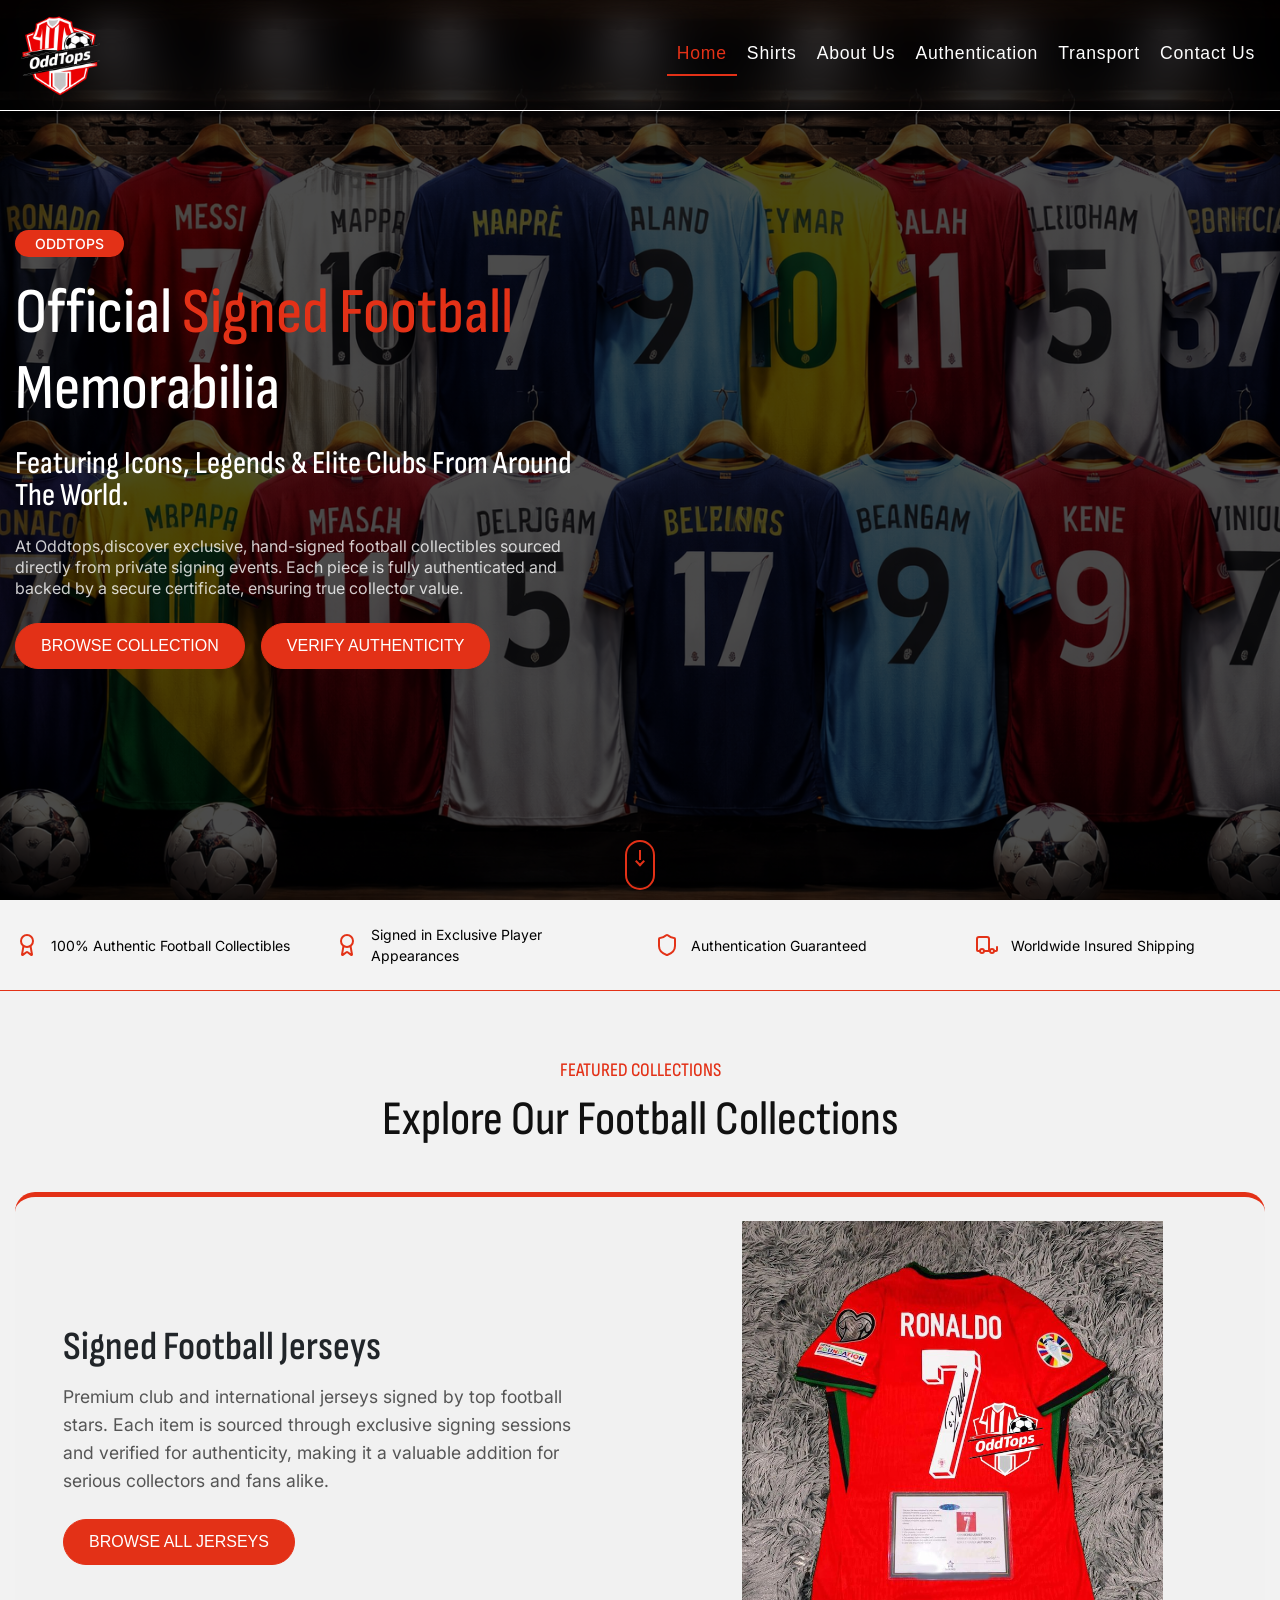
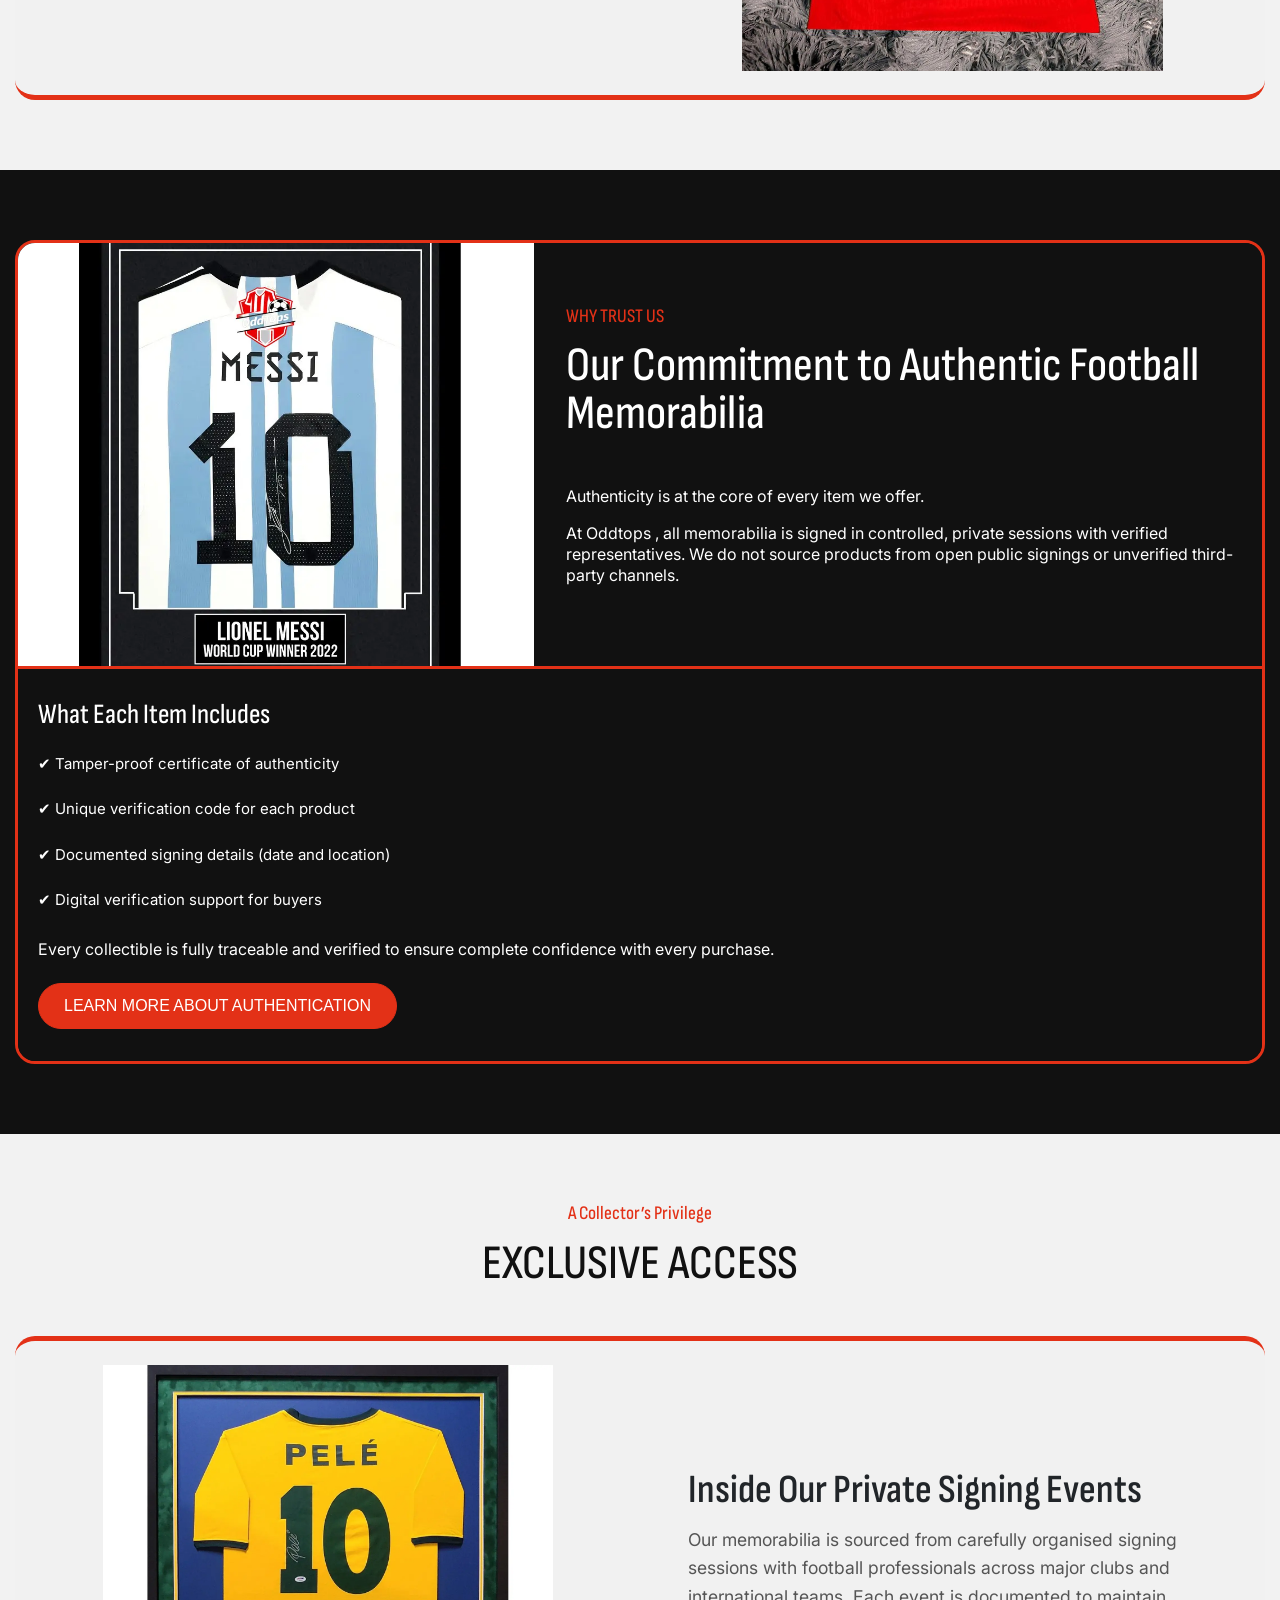
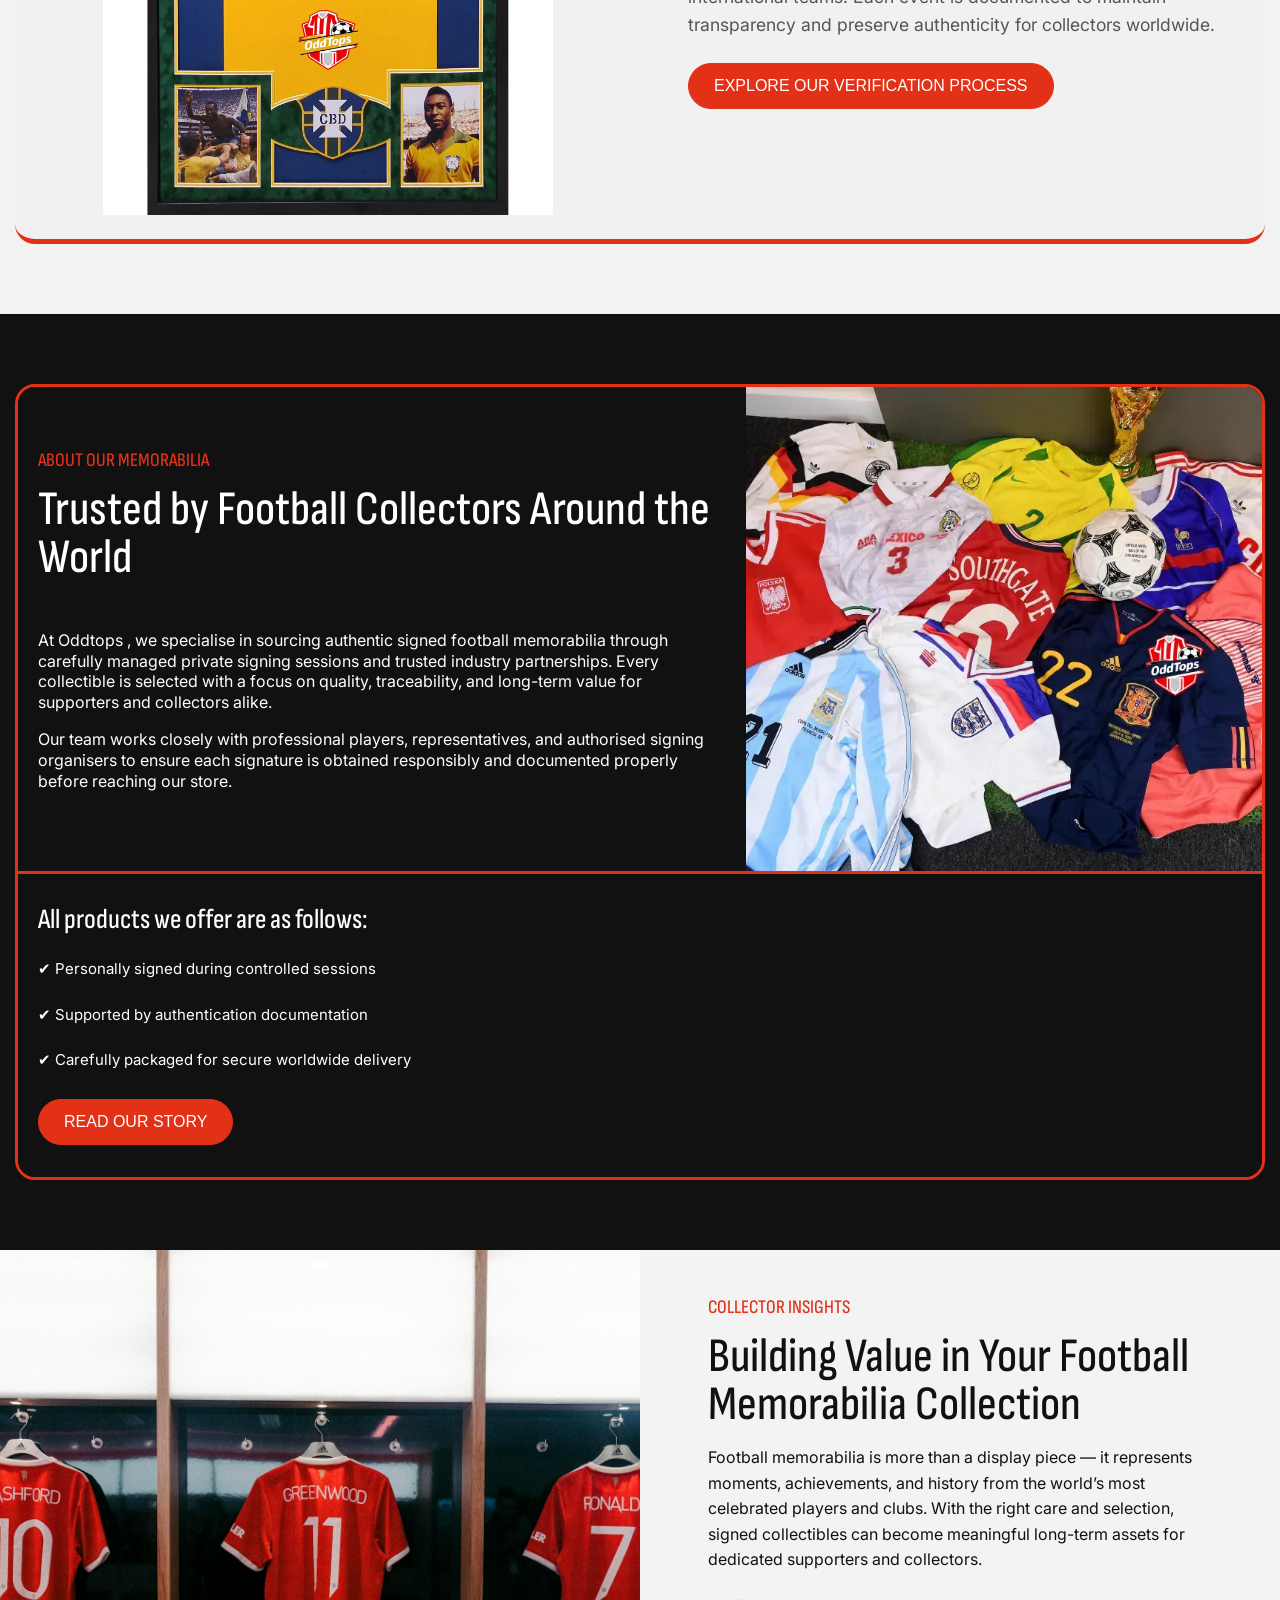
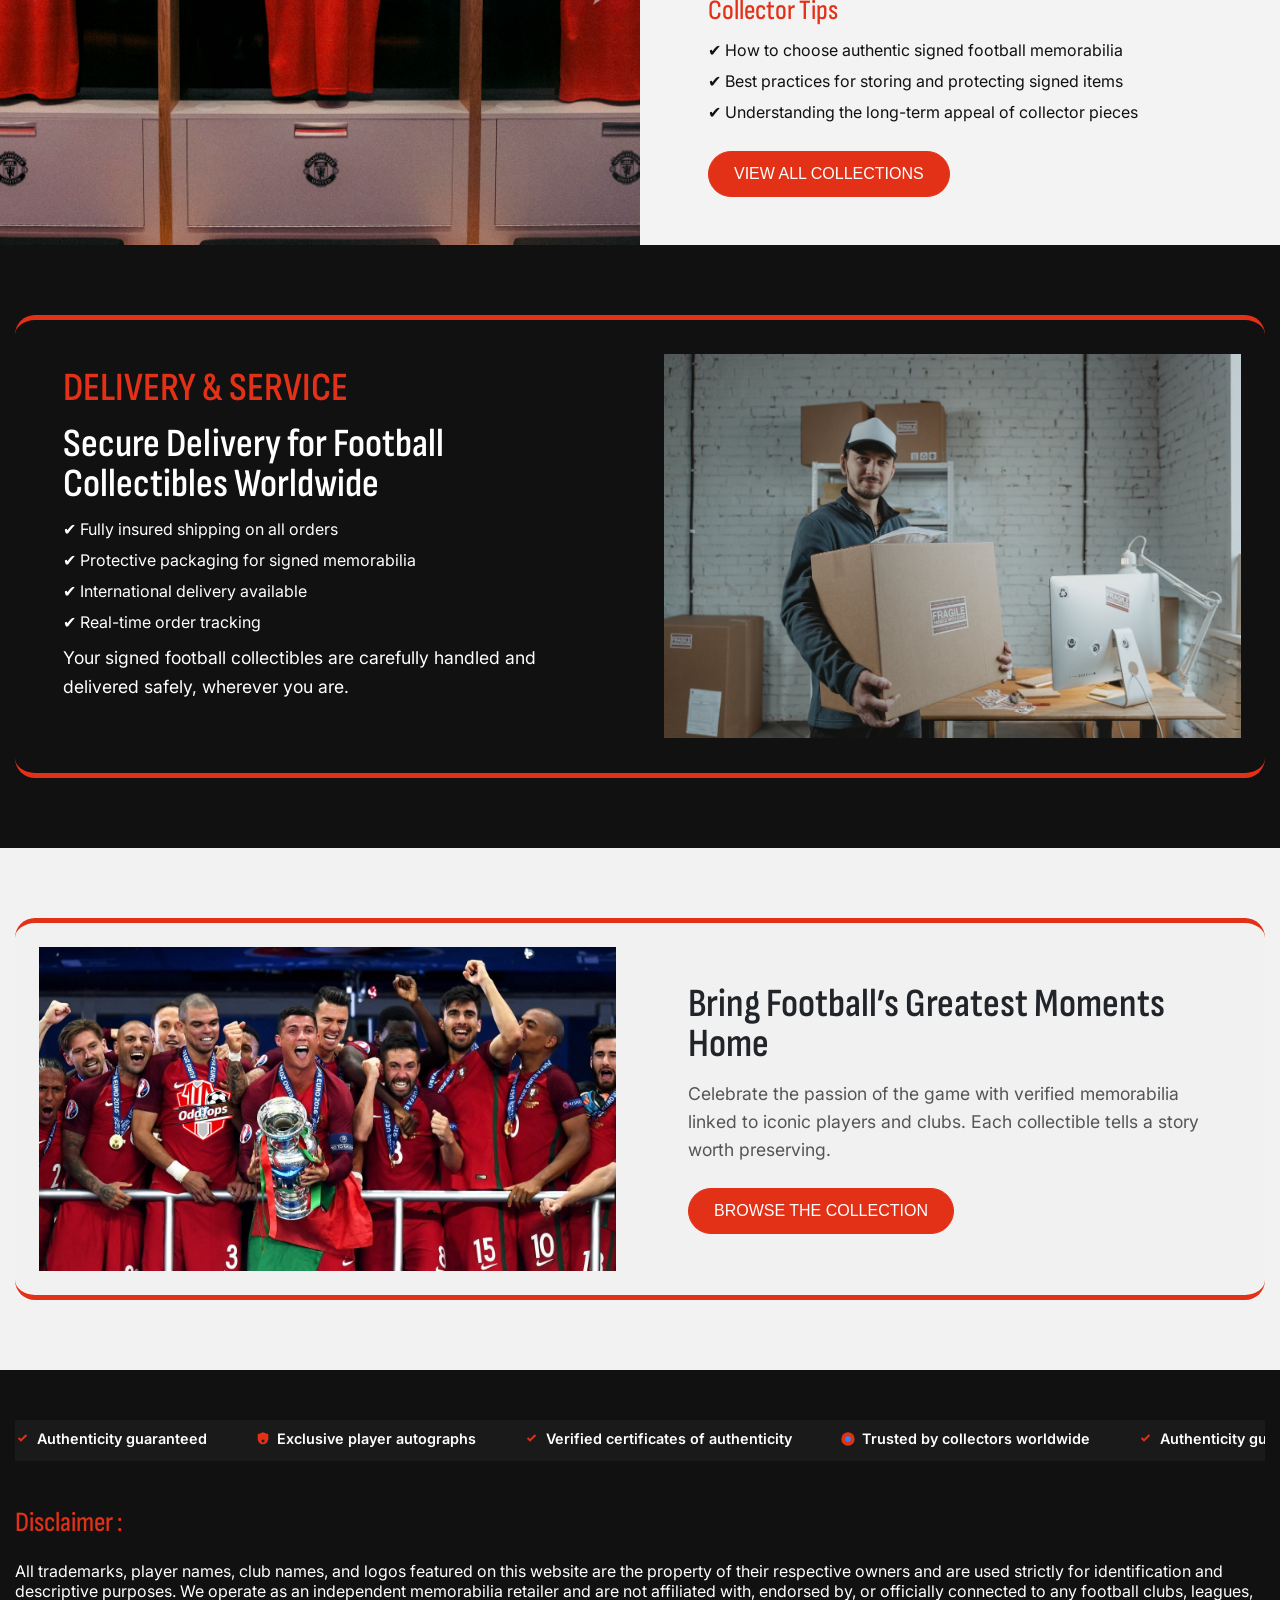
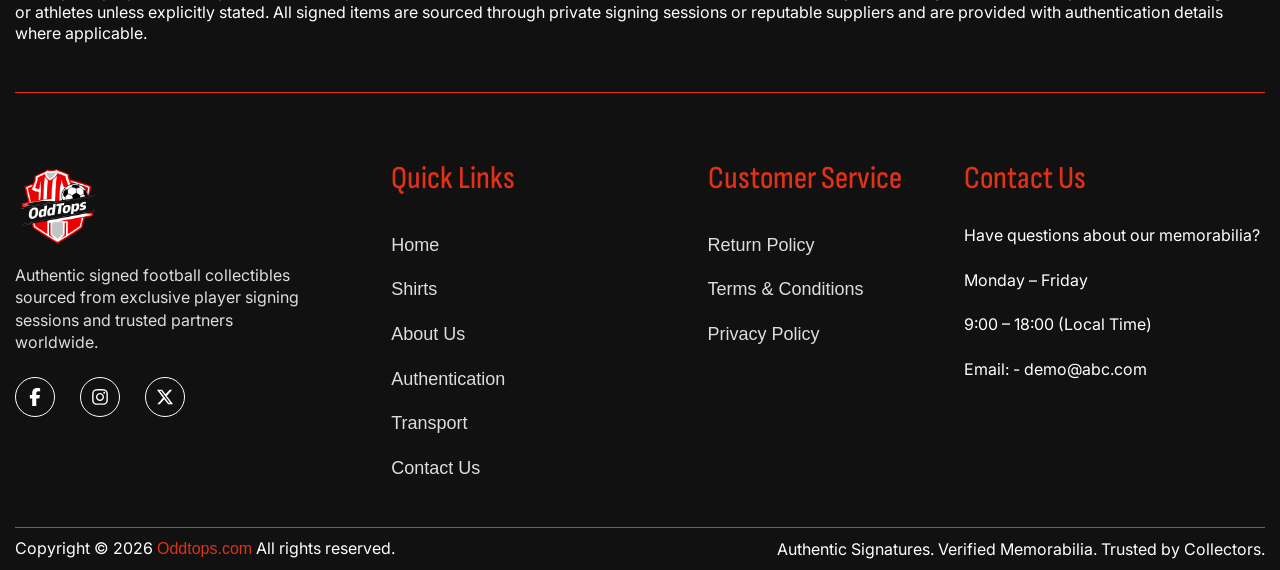
==== index.html @ 811a2550 "build done" ====
<!DOCTYPE html>
<html lang="en">

<head>
    <meta charset="UTF-8">
    <meta name="viewport" content="width=device-width, initial-scale=1.0">
    <meta name="robots" content="index, follow">

    <link rel="stylesheet" href="assets/css/bootstrap.css">
    <link rel="stylesheet" href="https://cdnjs.cloudflare.com/ajax/libs/font-awesome/4.7.0/css/font-awesome.min.css">
    <link rel="stylesheet" href="https://cdnjs.cloudflare.com/ajax/libs/font-awesome/6.6.0/css/all.min.css">
    <link rel="stylesheet" href="assets/css/aos.css">
    <link rel="stylesheet" href="assets/css/style.css">
    <link rel="stylesheet" href="assets/css/responsive.css">
    <link rel="shortcut icon" href="assets/images/favicon.ico" type="image/x-icon">
    <title>Home</title>
</head>

<body>

    <!-- Header Start -->
    <header class="site-header">
        <div class="container">
            <nav class="desktop-menu">
                <div class="logo">
                    <a href="./"><img src="./assets/images/logo.png" alt="logo"></a>
                </div>
                <div class="main-navbar">
                    <ul>
                        <li><a class="active" href="./">Home</a></li>
                        <li><a href="./shirts">Shirts</a></li>
                        <li><a href="./about-us">About Us</a></li>
                        <li><a href="./authentication">Authentication</a> </li>
                        <li><a href="./transport">Transport</a></li>
                        <li><a href="./contact-us">Contact Us</a></li>
                    </ul>
                    <div class="close-icon"><img src="./assets/images/close.svg" alt="close"></div>
                </div>
                <div class="menu-icon"><img src="./assets/images/menu.svg" alt="menu"></div>
            </nav>
        </div>
    </header>
    <!-- Header End -->

    <!-- Banner Section Start -->
    <section class="hero  hide bg_center_cover" style="background-image: url(./assets/images/home_banner.png);">
        <div class="container">
            <div class="hero-content">
                <small>OddTops</small>
                <h1>
                    Official <span class="red"> Signed Football</span> Memorabilia
                </h1>
                <h2 class="mb-4">
                    Featuring Icons, Legends & Elite Clubs From Around The World.
                </h2>
                <p>
                    At Oddtops,discover exclusive, hand-signed football collectibles sourced directly from private signing events. Each piece is fully authenticated and backed by a secure certificate, ensuring true collector value.
                </p>
                <div class="banner_btns flex flex-column flex-sm-row gap-3 text-center">
                    <a class="butn" href="shirts">Browse Collection</a>
                    <a class="butn" href="authentication">Verify Authenticity </a>
                </div>
            </div>
            <button type="button" class="scroll_down" id="scroll_down"></button>
        </div>
    </section>
    <!-- Banner Section End -->

    <!-- Trust Badges Section Start -->
    <div class="trust-bar">
        <div class="container">
            <div class="trust-grid">

                <div class="trust-item">
                    <svg viewBox="0 0 24 24">
                        <path
                            d="m15.477 12.89 1.515 8.526a.5.5 0 0 1-.81.47l-3.58-2.687a1 1 0 0 0-1.197 0l-3.586 2.686a.5.5 0 0 1-.81-.469l1.514-8.526">
                        </path>
                        <circle cx="12" cy="8" r="6"></circle>
                    </svg>
                    <span>100% Authentic Football Collectibles</span>
                </div>

                <div class="trust-item">
                    <svg viewBox="0 0 24 24">
                        <path
                            d="m15.477 12.89 1.515 8.526a.5.5 0 0 1-.81.47l-3.58-2.687a1 1 0 0 0-1.197 0l-3.586 2.686a.5.5 0 0 1-.81-.469l1.514-8.526">
                        </path>
                        <circle cx="12" cy="8" r="6"></circle>
                    </svg>
                    <span>Signed in Exclusive Player Appearances</span>
                </div>

                <div class="trust-item">
                    <svg viewBox="0 0 24 24">
                        <path
                            d="M20 13c0 5-3.5 7.5-7.66 8.95a1 1 0 0 1-.67-.01C7.5 20.5 4 18 4 13V6a1 1 0 0 1 1-1c2 0 4.5-1.2 6.24-2.72a1.17 1.17 0 0 1 1.52 0C14.51 3.81 17 5 19 5a1 1 0 0 1 1 1z">
                        </path>
                    </svg>
                    <span>Authentication Guaranteed</span>
                </div>

                <div class="trust-item">
                    <svg viewBox="0 0 24 24">
                        <path d="M14 18V6a2 2 0 0 0-2-2H4a2 2 0 0 0-2 2v11a1 1 0 0 0 1 1h2"></path>
                        <path d="M15 18H9"></path>
                        <path d="M19 18h2a1 1 0 0 0 1-1v-3.65"></path>
                        <circle cx="17" cy="18" r="2"></circle>
                        <circle cx="7" cy="18" r="2"></circle>
                    </svg>
                    <span>Worldwide Insured Shipping </span>
                </div>

            </div>
        </div>
    </div>
    <!-- Trust Badges Section End -->

    <!-- Featured Collections Section Start -->
    <section class="featured-collections py-7 hide bg_light" id="next-section">
        <div class="container">
            <div class="featured-collections-content">
                <h3 class="text-center mb-3 badge_heading">
                    <span class="red">
                        FEATURED COLLECTIONS
                    </span>
                </h3>
                <h2 class="section_heading text-center mb-5">
                    Explore Our Football Collections
                </h2>
                <div class="collection-card row align-items-center">
                    <div class="col-lg-6 p-4 p-lg-5" data-aos="fade-right" data-aos-duration="1000">
                        <h3 class="mb-3">
                            Signed Football Jerseys
                        </h3>
                        <p class="mb-4">
                            Premium club and international jerseys signed by top football stars. Each item is sourced
                            through exclusive signing sessions and verified for authenticity, making it a valuable
                            addition for serious collectors and fans alike.
                        </p>
                        <a class="butn red" href="./shirts">
                            Browse All Jerseys
                        </a>
                    </div>
                    <div class="col-lg-6 text-center p-4 collection-card-img" data-aos="fade-left"
                        data-aos-duration="1000">
                        <img src="assets/images/home_after_banner.jpg" alt="Jersey" class="img-fluid jersey-img">
                    </div>
                </div>
            </div>
        </div>
    </section>
    <!-- Featured Collections Section End -->

    <!-- Why Trsut Us Section Start -->
    <section class="why_trust_us py-7 bg_dark hide">
        <div class="container">
            <div class="why_trust_us_wrapper">
                <div class="why_trust_us_cards">
                    <div class="row no_padding bg_dark">
                        <div class="col-lg-5 no_padding">
                            <div class="why_trust_us_img_outer">
                                <div class="why_trust_us_img bg_center_cover"
                                    style="background-image: url(assets/images/home_why_trust_us_img.jpg);"></div>
                                <div class="common_overlay"></div>
                            </div>
                        </div>
                        <div class="col-lg-7 no_padding">
                            <div class="why_trust_us_cards_content">
                                <h3 class="mb-3 badge_heading">
                                    <span class="red">WHY TRUST US</span>
                                </h3>
                                <h2 class="section_heading text-white mb-5">
                                    Our Commitment to Authentic Football Memorabilia
                                </h2>
                                <p class="mb-3">
                                    Authenticity is at the core of every item we offer.
                                </p>
                                <p class="mb-3">
                                    At Oddtops , all memorabilia is signed in controlled, private sessions with verified representatives. We do not source products from open public signings or unverified third-party channels.
                                </p>
                            </div>
                        </div>
                    </div>

                    <div class="row why_trust_us_bottom_row no_padding bg_dark">
                        <div class="col-12 no_padding">
                            <div class="why_trust_us_amenities">
                                <h3 class="text_white mb-4">
                                    What Each Item Includes
                                </h3>
                                <ul>
                                    <li>
                                        <p>✔ Tamper-proof certificate of authenticity</p>
                                    </li>
                                    <li>
                                        <p>✔ Unique verification code for each product</p>
                                    </li>
                                    <li>
                                        <p>✔ Documented signing details (date and location)</p>
                                    </li>
                                    <li>
                                        <p>✔ Digital verification support for buyers</p>
                                    </li>
                                </ul>
                                <p class="my-4 text-white">
                                    Every collectible is fully traceable and verified to ensure complete confidence with
                                    every purchase.
                                </p>
                                <a href="./authentication" class="butn">Learn More About Authentication</a>
                            </div>
                        </div>
                    </div>

                </div>
            </div>
        </div>
    </section>
    <!-- Why Trsut Us Section End -->

    <!-- Exclusive Access Section Start -->
    <section class="exclusive_access featured-collections py-7 hide bg_light">
        <div class="container">
            <div class="featured-collections-content">
                <h3 class="text-center mb-3 badge_heading">
                    <span class="red">
                        A Collector’s Privilege
                    </span>
                </h3>
                <h2 class="section_heading text-center">
                    EXCLUSIVE ACCESS
                </h2>
                <div class="collection-card row align-items-center mt-5">
                    <div class="col-lg-6 text-center p-4 collection-card-img" data-aos="fade-left"
                        data-aos-duration="1000">
                        <img src="assets/images/home_exclusive_access_img.jpg" alt="Jersey"
                            class="img-fluid jersey-img">
                    </div>
                    <div class="col-lg-6 p-4 p-lg-5" data-aos="fade-right" data-aos-duration="1000">
                        <h3 class="mb-3">
                            Inside Our Private Signing Events
                        </h3>
                        <p class="mb-4">
                            Our memorabilia is sourced from carefully organised signing sessions with football
                            professionals across major clubs and international teams. Each event is documented to
                            maintain transparency and preserve authenticity for collectors worldwide.
                        </p>
                        <a class="butn" href="./authentication">
                            Explore Our Verification Process
                        </a>
                    </div>

                </div>
            </div>
        </div>
    </section>
    <!-- Exclusive Access Section End -->


    <!-- Home About Us Section Start -->
    <section class="home_about_us why_trust_us py-7 bg_dark hide">
        <div class="container">
            <div class="why_trust_us_wrapper">
                <div class="why_trust_us_cards">
                    <div class="row no_padding bg_dark">

                        <div class="col-lg-7 no_padding">
                            <div class="why_trust_us_cards_content">
                                <h3 class="mb-3 badge_heading">
                                    <span class="red">
                                        ABOUT OUR MEMORABILIA
                                    </span>
                                </h3>
                                <h2 class="section_heading text-white mb-5">
                                    Trusted by Football Collectors Around the World
                                </h2>
                                <p class="mb-3">
                                    At Oddtops , we specialise in sourcing authentic signed football memorabilia through carefully managed private signing sessions and trusted industry partnerships. Every collectible is selected with a focus on quality, traceability, and long-term value for supporters and collectors alike.
                                </p>
                                <p class="mb-3">
                                    Our team works closely with professional players, representatives, and authorised
                                    signing organisers to ensure each signature is obtained responsibly and documented
                                    properly before reaching our store.
                                </p>
                            </div>
                        </div>
                        <div class="col-lg-5 no_padding">
                            <div class="why_trust_us_img_outer">
                                <div class="why_trust_us_img bg_center_cover"
                                    style="background-image: url(assets/images/home_about_us_image.jpg);"></div>
                                <div class="common_overlay"></div>
                            </div>
                        </div>
                    </div>

                    <div class="row why_trust_us_bottom_row no_padding bg_dark">
                        <div class="col-12 no_padding">
                            <div class="why_trust_us_amenities">
                                <h3 class="text_white mb-4">
                                    All products we offer are as follows:
                                </h3>
                                <ul class="mb-4">
                                    <li>
                                        <p>✔ Personally signed during controlled sessions </p>
                                    </li>
                                    <li>
                                        <p>✔ Supported by authentication documentation </p>
                                    </li>
                                    <li>
                                        <p>✔ Carefully packaged for secure worldwide delivery </p>
                                    </li>
                                </ul>
                                <a href="./about-us" class="butn">Read Our Story </a>
                            </div>
                        </div>
                    </div>

                </div>
            </div>
        </div>
    </section>
    <!-- Home About Us Section End -->

    <!-- Home Authentication Section Start -->
    <section class="auth-section hide">
        <div class="container-fluid">
            <div class="row">
                <div class="col-lg-6 p-0" data-aos="zoom-in" data-aos-duration="1000">
                    <div class="auth-image">
                        <img src="assets/images/authentication_image.jpg" alt="Authentication" class="w-100">
                    </div>
                </div>

                <div class="col-lg-6 auth-content p-5 bg_white" data-aos="fade-left" data-aos-duration="1000">
                    <h3 class="mb-3 badge_heading">
                        <span class="red">
                            COLLECTOR INSIGHTS
                        </span>
                    </h3>

                    <h2 class="mt-2 mb-3 section_heading ">
                        Building Value in Your Football Memorabilia Collection
                    </h2>

                    <p class="text_dark">
                        Football memorabilia is more than a display piece — it represents moments, achievements, and
                        history from the world’s most celebrated players and clubs. With the right care and selection,
                        signed collectibles can become meaningful long-term assets for dedicated supporters and
                        collectors.
                    </p>

                    <h3 class="mt-4 mb-3 text_theme auth_sec_heading">Collector Tips</h3>

                    <ul class="auth-list text_dark">
                        <li> ✔ How to choose authentic signed football memorabilia</li>
                        <li> ✔ Best practices for storing and protecting signed items </li>
                        <li>✔ Understanding the long-term appeal of collector pieces</li>
                    </ul>

                    <a href="shirts" class="butn mt-3">
                        View All Collections
                    </a>
                </div>

            </div>
        </div>
    </section>
    <!-- Home Authentication Section End -->

    <!-- Home Delivery Section Start -->
    <section class="home_delivery featured-collections py-7 hide bg_dark">
        <div class="container">
            <div class="featured-collections-content">

                <div class="collection-card row align-items-center">
                    <div class="col-lg-6 p-4 p-lg-5" data-aos="fade-right" data-aos-duration="1000">
                        <h3 class="mb-3 badge_heading">
                            <span class="red">
                                DELIVERY & SERVICE
                            </span>
                        </h3>
                        <h2 class="section_heading text_white mb-3">
                            Secure Delivery for Football Collectibles Worldwide
                        </h2>
                        <ul class="auth-list text_white">
                            <li> ✔ Fully insured shipping on all orders </li>
                            <li> ✔ Protective packaging for signed memorabilia </li>
                            <li>✔ International delivery available </li>
                            <li>✔ Real-time order tracking </li>
                        </ul>
                        <p class="mb-4 text_white">
                            Your signed football collectibles are carefully handled and delivered safely, wherever you
                            are.
                        </p>
                    </div>
                    <div class="col-lg-6 text-center p-4 collection-card-img" data-aos="fade-left"
                        data-aos-duration="1000">
                        <img src="assets/images/home_delivery_image.jpg" alt="Jersey" class="img-fluid jersey-img">
                    </div>
                </div>
            </div>
        </div>
    </section>
    <!--  Home Delivery Section End -->


    <!-- Home CTA Section Start -->
    <section class="featured-collections py-7 hide bg_light">
        <div class="container">
            <div class="featured-collections-content">
                <div class="collection-card row align-items-center">
                    <div class="col-lg-6 text-center p-4 collection-card-img" data-aos="fade-right"
                        data-aos-duration="1000">
                        <img src="assets/images/home_last_image.jpg" alt="Jersey" class="img-fluid jersey-img">
                    </div>
                    <div class="col-lg-6 p-4 p-lg-5" data-aos="fade-left" data-aos-duration="1000">
                        <h3 class="mb-3">
                            Bring Football’s Greatest Moments Home
                        </h3>
                        <p class="mb-4">
                            Celebrate the passion of the game with verified memorabilia linked to iconic players and
                            clubs. Each collectible tells a story worth preserving.
                        </p>
                        <a class="butn red" href="./shirts">
                            Browse the Collection
                        </a>
                    </div>
                </div>
            </div>
        </div>
    </section>
    <!-- Home CTA Section End -->

    <!-- Footer Start -->
    <footer class="site-footer bg_dark ">

        <div class="container">
            <div class="footer-marquee">
                <div class="marquee-track">
                    <span>
                        <svg xmlns="http://www.w3.org/2000/svg" viewBox="0 0 16 16">
                            <path d="M6 10.793l6.146-6.147-1.414-1.414L6 7.966 4.268 6.234 2.854 7.648z" />
                        </svg>
                        Authenticity guaranteed
                    </span>
                    <span>
                        <svg xmlns="http://www.w3.org/2000/svg" viewBox="0 0 24 24">
                            <path d="M12 2L4 5v6c0 5 3 9 8 9s8-4 8-9V5l-8-3zM10 13h4v4h-4v-4z" />
                        </svg>
                        Exclusive player autographs
                    </span>
                    <span>
                        <svg xmlns="http://www.w3.org/2000/svg" viewBox="0 0 16 16">
                            <path d="M6 10.793l6.146-6.147-1.414-1.414L6 7.966 4.268 6.234 2.854 7.648z" />
                        </svg>
                        Verified certificates of authenticity
                    </span>
                    <span>
                        <svg xmlns="http://www.w3.org/2000/svg" viewBox="0 0 24 24">
                            <circle cx="12" cy="12" r="10" />
                            <path fill="#1E90FF" d="M16 12a4 4 0 1 1-8 0 4 4 0 0 1 8 0z" />
                        </svg>
                        Trusted by collectors worldwide
                    </span>

                    <span>
                        <svg xmlns="http://www.w3.org/2000/svg" viewBox="0 0 16 16">
                            <path d="M6 10.793l6.146-6.147-1.414-1.414L6 7.966 4.268 6.234 2.854 7.648z" />
                        </svg>
                        Authenticity guaranteed
                    </span>
                    <span>
                        <svg xmlns="http://www.w3.org/2000/svg" viewBox="0 0 24 24">
                            <path d="M12 2L4 5v6c0 5 3 9 8 9s8-4 8-9V5l-8-3zM10 13h4v4h-4v-4z" />
                        </svg>
                        Exclusive player autographs
                    </span>
                    <span>
                        <svg xmlns="http://www.w3.org/2000/svg" viewBox="0 0 16 16">
                            <path d="M6 10.793l6.146-6.147-1.414-1.414L6 7.966 4.268 6.234 2.854 7.648z" />
                        </svg>
                        Verified certificates of authenticity
                    </span>
                    <span>
                        <svg xmlns="http://www.w3.org/2000/svg" viewBox="0 0 24 24">
                            <circle cx="12" cy="12" r="10" />
                            <path fill="#1E90FF" d="M16 12a4 4 0 1 1-8 0 4 4 0 0 1 8 0z" />
                        </svg>
                        Trusted by collectors worldwide
                    </span>
                </div>
            </div>
            <div class="disclaimer_wrap py-5">
                <h3 class="mb-4 text_theme">
                    Disclaimer :
                </h3>
                <p class="text_white">
                    All trademarks, player names, club names, and logos featured on this website are the property of
                    their respective owners and are used strictly for identification and descriptive purposes. We
                    operate as an independent memorabilia retailer and are not affiliated with, endorsed by, or
                    officially connected to any football clubs, leagues, or athletes unless explicitly stated. All
                    signed items are sourced through private signing sessions or reputable suppliers and are provided
                    with authentication details where applicable.
                </p>
            </div>
            <div class="footer-content">
                <div class="footer-top pt-7">
                    <div class="footer-logo">
                        <a href="./" class="mb-3">
                            <img src="./assets/images/logo.png" alt="logo">
                        </a>
                        <p>
                            Authentic signed football collectibles sourced from exclusive player signing sessions and
                            trusted partners worldwide.
                        </p>
                        <div class="social-icons mt-4">
                            <ul>

                                <li><a href="https://www.facebook.com/" target="_blank"><svg
                                            xmlns="http://www.w3.org/2000/svg" viewBox="0 0 320 512">
                                            <path
                                                d="M80 299.3V512H196V299.3h86.5l18-97.8H196V166.9c0-51.7 20.3-71.5 72.7-71.5c16.3 0 29.4 .4 37 1.2V7.9C291.4 4 256.4 0 236.2 0C129.3 0 80 50.5 80 159.4v42.1H14v97.8H80z">
                                            </path>
                                        </svg></a></li>
                                <li><a href="https://www.instagram.com/" target="_blank"><svg
                                            xmlns="http://www.w3.org/2000/svg" viewBox="0 0 448 512">
                                            <path
                                                d="M224.1 141c-63.6 0-114.9 51.3-114.9 114.9s51.3 114.9 114.9 114.9S339 319.5 339 255.9 287.7 141 224.1 141zm0 189.6c-41.1 0-74.7-33.5-74.7-74.7s33.5-74.7 74.7-74.7 74.7 33.5 74.7 74.7-33.6 74.7-74.7 74.7zm146.4-194.3c0 14.9-12 26.8-26.8 26.8-14.9 0-26.8-12-26.8-26.8s12-26.8 26.8-26.8 26.8 12 26.8 26.8zm76.1 27.2c-1.7-35.9-9.9-67.7-36.2-93.9-26.2-26.2-58-34.4-93.9-36.2-37-2.1-147.9-2.1-184.9 0-35.8 1.7-67.6 9.9-93.9 36.1s-34.4 58-36.2 93.9c-2.1 37-2.1 147.9 0 184.9 1.7 35.9 9.9 67.7 36.2 93.9s58 34.4 93.9 36.2c37 2.1 147.9 2.1 184.9 0 35.9-1.7 67.7-9.9 93.9-36.2 26.2-26.2 34.4-58 36.2-93.9 2.1-37 2.1-147.8 0-184.8zM398.8 388c-7.8 19.6-22.9 34.7-42.6 42.6-29.5 11.7-99.5 9-132.1 9s-102.7 2.6-132.1-9c-19.6-7.8-34.7-22.9-42.6-42.6-11.7-29.5-9-99.5-9-132.1s-2.6-102.7 9-132.1c7.8-19.6 22.9-34.7 42.6-42.6 29.5-11.7 99.5-9 132.1-9s102.7-2.6 132.1 9c19.6 7.8 34.7 22.9 42.6 42.6 11.7 29.5 9 99.5 9 132.1s2.7 102.7-9 132.1z">
                                            </path>
                                        </svg></a></li>
                                <li><a href="https://x.com/" target="_blank"><svg xmlns="http://www.w3.org/2000/svg"
                                            viewBox="0 0 512 512">
                                            <path
                                                d="M389.2 48h70.6L305.6 224.2 487 464H345L233.7 318.6 106.5 464H35.8L200.7 275.5 26.8 48H172.4L272.9 180.9 389.2 48zM364.4 421.8h39.1L151.1 88h-42L364.4 421.8z">
                                            </path>
                                        </svg></a></li>
                            </ul>
                        </div>
                    </div>
                    <div class="footer-links">
                        <h4>Quick Links</h4>
                        <ul>
                            <li><a href="./">Home</a></li>
                            <li><a href="./shirts">Shirts</a></li>
                            <li><a href="./about-us">About Us</a></li>
                            <li><a href="./authentication">Authentication</a> </li>
                            <li><a href="./transport">Transport</a></li>
                            <li><a href="./contact-us">Contact Us</a></li>
                        </ul>
                    </div>
                    <div class="footer-links">
                        <h4>Customer Service</h4>
                        <ul>
                            <li><a href="./return-policy">Return Policy</a></li>
                            <li><a href="./terms-and-conditions"> Terms & Conditions</a></li>
                            <li><a href="./privacy-policy">Privacy Policy</a></li>
                        </ul>
                    </div>

                    <div class="footer-contact">
                        <h4>Contact Us </h4>
                        <p class="text_white mt-4">
                            Have questions about our memorabilia?
                        </p>
                        <p class="text_white mt-4">
                            Monday – Friday
                        </p>
                        <p class="text_white mt-4">
                            9:00 – 18:00 (Local Time)
                        </p>
                        <p class="text_white mt-4">
                            Email: - demo@abc.com
                        </p>

                    </div>

                </div>
                <div class="footer-bottom">
                    <p>
                        Copyright © 2026 <a href="./" class="text_theme">Oddtops.com</a> All rights reserved.
                    </p>
                    <p>
                        Authentic Signatures. Verified Memorabilia. Trusted by Collectors.
                    </p>
                </div>
            </div>
        </div>
    </footer>
    <!-- Footer End -->

    <script src="assets/js/jquery.js"></script>
    <script src="assets/js/aos.js"></script>
    <script src="assets/js/bootstrap.js"></script>
    <script src="assets/js/index.js"></script>
</body>

</html>
---- assets/css/style.css ----
@import url('https://fonts.googleapis.com/css2?family=Inter:ital,opsz,wght@0,14..32,100..900;1,14..32,100..900&display=swap');
@import url('https://fonts.googleapis.com/css2?family=Sofia+Sans+Condensed:ital,wght@0,1..1000;1,1..1000&display=swap');

/* Global CSS Start */
html {
    font-size: 1rem;
}

* {
    padding: 0;
    margin: 0;
    box-sizing: border-box;
}

html {
    scroll-behavior: smooth;
}

body {
    font-family: "Inter", sans-serif;
    padding: 0;
    margin: 0;
    word-break: break-word;
    background-color: #f3f3f3;
}

h1,
h2,
h3,
h4,
h5,
h6 {
    font-family: "Sofia Sans Condensed", sans-serif;
    margin: 0;
    line-height: 1;
}

p {
    line-height: 1.3;
    padding: 0;
    margin: 0;
    font-family: "Inter", sans-serif;
}

ul {
    list-style-type: none;
    margin: 0;
    padding: 0;
}

ul li {
    line-height: 1.2;
    margin-bottom: 0.1875rem;
}

a {
    display: inline-block;
    text-decoration: none;
    font-family: "Hanken Grotesk", sans-serif;
}

button,
textarea,
input {
    font-family: "Inter", sans-serif;
}

input {
    font-family: "Inter", sans-serif;
}

img {
    max-width: 100%;
    object-fit: cover;
    width: 100%;
}

.container {
    width: 100%;
    max-width: 90rem;
    margin: 0 auto;
    padding: 0 0.9375rem;
}


.py-7 {
    padding: 4.375rem 0;
}

.pt-7 {
    padding-top: 4.375rem;
}

.pb-7 {
    padding-bottom: 4.375rem;
}

.py-10 {
    padding: 6.25rem 0;
}

.pb-10 {
    padding-bottom: 6.25rem;
}

.pt-10 {
    padding-top: 6.25rem;
}

.inline-flex {
    display: inline-flex;
}

.flex {
    display: flex;
}

.flex_col {
    flex-direction: column;
}

.space_between {
    justify-content: space-between;
}

.space_evenly {
    justify-content: space-evenly;
}

.justify_center {
    justify-content: center;
}

.align_center {
    align-items: center;
}

.wrap {
    flex-wrap: wrap;
}

.text_center {
    text-align: center;
}

.text_right {
    text-align: right;
}

.m_0_auto {
    margin: 0 auto
}

.bg_center {
    background-position: center;
}

.bg_cover {
    background-size: cover;
}

.bg_contain {
    background-size: contain;
}

.bg_no_repeat {
    background-repeat: no-repeat;
}

.bg_center_cover {
    background-position: center;
    background-repeat: no-repeat;
    background-size: cover;
}

.bg_center_contain {
    background-position: center;
    background-repeat: no-repeat;
    background-size: contain;
}
.bg_top_cover {
    background-position: top;
    background-repeat: no-repeat;
    background-size: cover;
}

.w-full {
    width: 100%;
}

.h_full {
    height: 100%;
}

.align_end {
    align-items: flex-end;
}

/* Global CSS End */

/* Website Scrollbar CSS  */
::-webkit-scrollbar {
    width: 0.625rem;
}

::-webkit-scrollbar-track {
    background: #fff;
}

::-webkit-scrollbar-thumb {
    background: #e33117;
    border-radius: 0.625rem;
}

::-webkit-scrollbar-thumb:hover {
    background: #e33117;
}

/* Website Scrollbar CSS  */

/* Section Heading CSS Start */
.section_heading {
    color: #111;
    font-size: 3rem;
    line-height: 1;
}

span.red {
    color: #e33117;
}

.bg_dark {
    background-color: #111;
}

.bg_light {
    background-color: #f2f2f2;
}

.text_white {
    color: #fff;
}

.text_dark {
    color: #111;
}

.text_theme {
    color: #e33117;
}

.hide {
    overflow: hidden;
}

/* Section Heading CSS End */



/* Butn CSS Start */
.butn {
    padding: 0.625rem 1.5625rem;
    font-weight: 500;
    background: #e33117;
    outline: none !important;
    cursor: pointer;
    transition: all 0.3s ease;
    position: relative;
    display: inline-block;
    z-index: 1;
    color: #fff;
    text-transform: uppercase;
    border-radius: 50px;
    border: 1px solid #e33117;
    text-align: center;
}

.butn:after {
    position: absolute;
    content: "";
    width: 100%;
    height: 0;
    bottom: 0;
    left: 0;
    z-index: -1;
    background: #fff;
    border-radius: 50px;
    transition: all 0.3s ease;
}

.butn:hover {
    color: #e33217;
    border-color: #e33117;
}

.butn:hover:after {
    top: 0;
    height: 100%;
}

.butn:active {
    top: 2px;
}


/* Butn CSS Start */



/*Header CSS Start */
.logo img {
    text-align: center;
    width: 100%;
    max-width: 5.625rem;
    vertical-align: middle;
}

.site-header {
    position: fixed;
    top: 0;
    left: 0;
    right: 0;
    width: 100%;
    margin: 0 auto;
    z-index: 9999;
    background-color: transparent;
    backdrop-filter: blur(20px);
    border-bottom: 1px solid #fff;
    transition: all 0.3s ease-in-out;
}

.site-header.fixed_header {
    background-color: #111;
}

.main-navbar ul {
    display: flex;
    justify-content: center;
    align-items: center;
}


.desktop-menu {
    display: flex;
    align-items: center;
    justify-content: space-between;
    width: 100%;
    padding: 10px 0;
}

.main-navbar ul li a {
    font-size: 1.1rem;
    padding: 10px;
    display: inline-block;
    color: #fff;
    text-align: center;
    cursor: pointer;
    text-decoration: none;
    text-transform: capitalize;
    line-height: normal;
    font-weight: 400;
    position: relative;
    letter-spacing: 0.05rem;
}



.main-navbar ul li a:after {
    display: block;
    content: '';
    border-top: solid 1px #e33117;
    border-bottom: solid 1px #e33117;
    transition: all 300ms ease-in-out;
    position: absolute;
    left: 0;
    top: 100%;
    width: 0%;
}

.main-navbar ul li a:hover:after,
.main-navbar ul li a.active:after {
    width: 100%;
}

.main-navbar ul li a.active {
    color: #e33117;
}

.close-icon {
    display: none;
}

.fixed-header {
    background-color: #000;
    border-color: #000;
}


.menu-icon {
    display: none;
    color: #e33117;
    width: 30px;
    text-align: right;
    cursor: pointer;
    margin: auto 0;
    font-size: 25px;
    z-index: 60;
}

.close-icon img {
    width: 30px;
}

/* Header CSS End */


/* Banner CSS Start */
.hero {
    height: 100vh;
    position: relative;
    color: white;
    display: flex;
    align-items: center;
    position: relative;
}

.banner_content p {
    max-width: 50rem;
    line-height: 1.6;
    font-size: 1rem;
}

.hero-content small {
    padding: 0.3125rem 1.25rem;
    background: #e33117;
    border-radius: 2.5rem;
}

.hero::before {
    content: "";
    position: absolute;
    top: 0;
    left: 0;
    width: 100%;
    height: 100%;
    background: rgba(0, 0, 0, 0.7);
}

.hero-content {
    position: relative;
    z-index: 2;
    max-width: 36.5rem;
}

.hero-content small {
    padding: 0.3125rem 1.25rem;
    background: #e33117;
    border-radius: 2.5rem;
    color: #fff;
    font-weight: 500;
    text-transform: uppercase;
}

.hero h1 {
    font-size: 4rem;
    font-weight: 500;
    margin: 1.25rem 0;
    line-height: 1.2;
    text-transform: capitalize;
}

.hero h2 {
    text-transform: capitalize;
}

.hero p {
    font-size: 1rem;
    opacity: 0.8;
    margin-bottom: 1.5625rem;
}


button.scroll_down {
    position: absolute;
    left: 0;
    right: 0;
    margin: auto;
    height: 50px;
    width: 30px;
    bottom: 0.625rem;
    background-color: transparent;
    border: 2px solid #e33117;
    border-radius: 20px;
    cursor: pointer;
    overflow: hidden;
}

button.scroll_down::before {
    content: '';
    position: absolute;
    top: 8px;
    left: 50%;
    width: 2px;
    height: 10px;
    background-color: #e33117;
    transform: translateX(-50%);
    animation: scroll_line 1.8s ease-in-out infinite;
}

button.scroll_down::after {
    content: '';
    position: absolute;
    top: 16px;
    left: 50%;
    width: 7px;
    height: 7px;
    border-right: 2px solid #e33117;
    border-bottom: 2px solid #e33117;
    transform: translateX(-50%) rotate(45deg);
    animation: scroll_head 1.8s ease-in-out infinite;
}

@keyframes scroll_line {
    0% {
        transform: translate(-50%, 0);
        opacity: 0;
    }

    30% {
        opacity: 1;
    }

    70% {
        transform: translate(-50%, 12px);
        opacity: 1;
    }

    100% {
        transform: translate(-50%, 16px);
        opacity: 0;
    }
}

@keyframes scroll_head {
    0% {
        transform: translate(-50%, 0) rotate(45deg);
        opacity: 0;
    }

    30% {
        opacity: 1;
    }

    70% {
        transform: translate(-50%, 12px) rotate(45deg);
        opacity: 1;
    }

    100% {
        transform: translate(-50%, 16px) rotate(45deg);
        opacity: 0;
    }
}

@-webkit-keyframes scroll_down_btn-animation {
    0% {
        -webkit-transform: translate(0, 0);
        transform: translate(0, 0);
        opacity: 0;
    }

    40% {
        opacity: 1;
    }

    80% {
        -webkit-transform: translate(0, 20px);
        transform: translate(0, 20px);
        opacity: 0;
    }

    100% {
        opacity: 0;
    }
}

/* Banner CSS End */


/* Trust BAr CSS Start */
.trust-bar {
    padding: 24px 0;
    border-bottom: 1px solid #e33217;
}

.trust-bar span {
    color: #000;
    font-size: 14px;

}

.trust-grid {
    display: grid;
    grid-template-columns: repeat(4, 1fr);
    gap: 30px;
}

.trust-item {
    display: flex;
    align-items: center;
    gap: 12px;
    color: #000;
    font-size: 16px;
}

.trust-item svg {
    width: 24px;
    height: 24px;
    stroke: #e33217;
    fill: none;
    stroke-width: 2;
    flex-shrink: 0;
}

/* Trust BAr CSS End */


/* Featured Section CSS Start */
.collection-card {
    background: #f1f1f1;
    border-radius: 1.25rem;
    overflow: hidden;
    border-top: 5px solid #e33117;
    border-bottom: 5px solid #e33117;
    width: 100%;
    margin: 0 auto;
}

.collection-card h3 , .collection-card h2 {
    font-weight: 600;
    font-size: 2.5rem;
}

.badge_heading {
    font-size: 1.2rem;
}

.collection-card p {
    color: #555;
    font-size: 1.1rem;
    line-height: 1.6;
}


.jersey-img {
    max-height: 28.125rem;
    object-fit: contain;
}

.jerseymain p {
    max-width: 50rem;
    line-height: 1.7;
    font-size: 1rem;
}

/* Featured Section CSS End */


/* Why Trust Us CSS Start */

.why_trust_us_cards {
    overflow: hidden;
    border: 3px solid #e33117;
    border-radius: 1.25rem;
}

.why_trust_us_img_outer {
    height: 100%;
    width: 100%;
    position: relative;
    overflow: hidden;
}

.why_trust_us_img_outer:hover .common_overlay {
    left: 0;
}

.why_trust_us_img {
    height: 100%;
    width: 100%;
}

.why_trust_us_cards_content {
    height: 100%;
    width: 100%;
    color: #fff;
    padding: 4rem 2rem;
}

.why_trust_us_bottom_row {
    border-top: 3px solid #e33117;
}

.why_trust_us_amenities {
    padding: 2rem;
}

.why_trust_us_amenities ul {
    display: grid;
    grid-template-columns: auto;
    gap: 1.25rem;
}

.why_trust_us_amenities ul li {
    list-style-type: none;
    border-radius: 12px;
}



.why_trust_us_amenities ul li p {
    color: #fff;
    line-height: 1.5;
    font-weight: 400;
    font-size: 0.9375rem;
}

.no_padding {
    padding: 0;
}




.common_overlay {
    position: absolute;
    left: -100%;
    top: 0;
    width: 100%;
    height: 100%;
    background-color: rgb(227 50 23 / 10%);
    color: white;
    display: flex;
    align-items: center;
    justify-content: center;
    flex-direction: column;
    padding: 1.25rem;
    transition: left 0.5s ease;
    text-align: center;
}

/* Why Trust Us CSS End */

/* Home Authentication Section CSS Start */

.auth-image img {
    height: 100%;
    object-fit: cover;
}


.auth-content {
    max-width: 37.5rem;
    margin: 0 auto;
}

.auth-content p {
    line-height: 1.6;
    font-size: 1ren;
}


.auth-list {
    list-style: none;
    padding: 0;
}

.auth-list li {
    position: relative;
    margin-bottom: 0.75rem;
    text-align: left;
}

.auth-content .btn {
    background: #fff;
    color: #000;
    font-weight: 600;
}

.auth-image {
    height: 100%;
}

/* Home Authentication Section CSS End */

/* Home Delivery CSS Start */

.home_delivery .collection-card {
    background: transparent;
}

.home_delivery .collection-card p {
    color: #fff;
}

/* Home Delivery CSS End */



/* footer start  */
.site-footer {
    padding: 3.125rem 0 0.625rem;
    color: #fff;
}
.footer-logo img {
    max-width: 85px;
}
.footer-logo p {
    font-size: 1rem;
    color: #ffffffdb;
    font-weight: 400;
    margin: 0;
    line-height: 1.4;
}

.footer-top {
    display: grid;
    grid-template-columns: repeat(4, 1fr);
    grid-gap: 0.9375rem;
    border-top: 1px solid #e33117;
}

.footer-top h4 {
    font-size: 2rem;
    margin-bottom: 1.875rem;
    color: #e33117;
}

.footer-links {
    padding-left: 3.75rem;
}

.footer-links li a {
    color: #ffffffdb;
    font-size: 1.125rem;
    font-weight: 300;
    line-height: 120%;
    transition: all 0.2s linear;
    position: relative;
    padding: 0.625rem 0;
}

.footer-links li a:hover {
    color: #e33117;
}

.footer-links li a::after {
    content: '';
    position: absolute;
    width: 100%;
    transform: scaleX(0);
    border-radius: 5px;
    height: 1.5px;
    bottom: 0;
    left: 0;
    right: 0;
    background-color: #e33117;
    transform-origin: center;
    transition: all 0.3s ease-out;
}

.footer-links li a:hover::after {
    transform: scaleX(0.9);
}

.footer-bottom {
    display: flex;
    flex-wrap: wrap;
    justify-content: space-between;
    align-items: center;
    border-top: 1px solid #e33117;
    padding-top: 0.625rem;
    margin-top: 2.1875rem;
    text-align: center;
}

.footer-bottom p {
    color: #fff;
}

.social-icons ul {
    display: flex;
    flex-wrap: wrap;
    justify-content: space-between;
    max-width: 14.375rem;
}

.social-icons {
    max-width: 10.625rem;
}

.social-icons li a {
    width: 2.5rem;
    height: 2.5rem;
    border-radius: 50%;
    border: 1px solid #fff;
    display: inline-flex;
    justify-content: center;
    align-items: center;
    font-size: 1.375rem;
    transition: 0.2s all ease-in-out;
    padding: 0.625rem;
}

.social-icons li a:hover {
    transform: translateY(-4px);
    border-color: #e33117
}

.social-icons li a:hover svg {
    fill: #e33117
}

.ssl_logo {
    height: 3.75rem;
    width: 8.75rem;
}

.ssl_logo_inner {
    height: 100%;
    width: 100%;
}

.social-icons li a svg {
    height: 100%;
    width: 100%;
    fill: #fff;
    transition: 0.2s all ease-in-out
}

.footer-marquee {
    background: #1a1a1a;
    color: white;
    padding: 0.5rem 0;
    font-weight: 600;
    font-size: 0.9rem;
    overflow: hidden;
    white-space: nowrap;
    position: relative;
    width: 100%;
}

.footer-marquee .marquee-track {
    display: inline-flex;
    gap: 3rem;
    animation: marqueeScroll 20s linear infinite;
    will-change: transform;
}

.footer-marquee span {
    display: inline-flex;
    align-items: center;
    gap: 6px;
    white-space: nowrap;
    color: white;
}

.footer-marquee svg {
    width: 16px;
    height: 16px;
    fill: #e33117;
    flex-shrink: 0;
}

@keyframes marqueeScroll {
    0% {
        transform: translateX(0);
    }

    100% {
        transform: translateX(-50%);
    }
}

/* Footer CSS End  */

/* Shirt Page CSS Start */
.sub-banner {
    background: url("../images/home_banner.jpg");
    background-size: cover;
    background-position: center;
    height: 45.875rem;
    display: flex;
    align-items: center;
    justify-content: center;
    padding: 0 20px;
    background-color: rgba(0, 0, 0, 0.6);
    background-blend-mode: multiply;
}

section.sub-banner h1 {
    color: #fff;
    font-size: 3.125rem;
}

.sub-banner .jerseymain {
    margin-top: 4rem;
}

.featured_legend_sec {
    background: #000;
    font-family: 'Poppins', sans-serif;
}


.featured_legend_sec .grid {
    display: grid;
    grid-template-columns: repeat(4, 1fr);
    gap: 30px;
}

.featured_legend_card {
    background: rgba(255, 255, 255, 0.04);
    border-radius: 20px;
    padding: 15px;
    backdrop-filter: blur(4px);
    border: 2px solid rgba(255, 255, 255, 0.08);
    transition: all 0.4s ease;
    position: relative;
    overflow: hidden;
}

.featured_legend_card::after {
    content: "";
    position: absolute;
    inset: 0;
    border-radius: 20px;
    background: linear-gradient(120deg, transparent, rgba(255, 255, 255, 0.15), transparent);
    opacity: 0;
    transition: 0.4s;
}

.featured_legend_card:hover::after {
    opacity: 1;
}

.featured_legend_card:hover {
    transform: translateY(-10px) scale(1.02);
}

.featured_legend_sec .img_wrap {
    position: relative;
    border-radius: 15px;
    overflow: hidden;
}

.featured_legend_sec .img_wrap img {
    width: 100%;
    display: block;
    transition: 0.5s ease;
    min-height: 18.75rem;
}

.featured_legend_card:hover img {
    transform: scale(1.08);
}

.featured_legend_sec .overlay {
    position: absolute;
    inset: 0;
    background: rgba(0, 0, 0, 0.55);
    display: flex;
    align-items: center;
    justify-content: center;
    opacity: 0;
    transition: 0.4s;
}

.featured_legend_card:hover .overlay {
    opacity: 1;
}

.featured_legend_card:hover .overlay a {
    transform: translateY(0);
}

.featured_legend_sec .content {
    padding: 15px 10px 10px;
}

.featured_legend_sec .content h3 {
    color: #fff;
    font-size: 1.875rem;
    margin-bottom: 5px;
}

.featured_legend_sec .content span {
    color: #e33117;
    font-size: 13px;
    display: block;
    margin-bottom: 8px;
}

.featured_legend_sec .content p {
    color: #9ca3af;
    font-size: 14px;
    line-height: 1.5;
}

.premium-section {
    padding: 100px 20px;
    background: linear-gradient(180deg, #f8f9fb 0%, #ffffff 100%);
    font-family: 'Poppins', sans-serif;
}

.premium-section .container {
    max-width: 1200px;
    margin: auto;
}

.premium-card {
    background: rgba(255, 255, 255, 0.9);
    border-radius: 18px;
    padding: 32px;
    height: 100%;
    box-shadow: 0 10px 30px rgba(0, 0, 0, 0.06);
    border: 1px solid rgba(0, 0, 0, 0.06);
    position: relative;
    overflow: hidden;
    transition: all 0.35s ease;
    border-left: 5px solid #e33117;
    border-right: 5px solid #e33117;
}


.premium-card:hover {
    transform: translateY(-8px);
    box-shadow: 0 18px 45px rgba(0, 0, 0, 0.10);
}

.premium-card h2 {
    font-size: 28px;
    font-weight: 700;
    margin-bottom: 14px;
    color: #111;
}

.premium-card h4 {
    font-size: 20px;
    font-weight: 600;
    margin-bottom: 18px;
    color: #111;
}

.premium-card .subtitle {
    font-size: 15px;
    color: #555;
    margin-bottom: 22px;
    line-height: 1.6;
}

.premium-card .desc {
    margin-top: 22px;
    font-size: 14px;
    line-height: 1.6;
    color: #333;
    font-weight: 500;
}

.check-list {
    list-style: none;
    padding: 0;
    margin: 0;
}

.check-list li {
    position: relative;
    padding-left: 34px;
    margin-bottom: 14px;
    font-size: 15px;
    color: #111;
    font-weight: 500;
}

.check-list li::before {
    content: "✓";
    position: absolute;
    left: 0;
    top: 1px;
    width: 22px;
    height: 22px;
    background: rgba(227, 49, 23, 0.12);
    color: #e33117;
    font-weight: bold;
    border-radius: 50%;
    text-align: center;
    line-height: 22px;
    font-size: 14px;
}

.feature-list {
    list-style: none;
    padding: 0;
    margin: 0;
}

.feature-list li {
    position: relative;
    padding-left: 26px;
    margin-bottom: 12px;
    font-size: 14px;
    color: #000;
    line-height: 1.5;
}

.feature-list li::before {
    content: "•";
    position: absolute;
    left: 8px;
    top: 0;
    color: #e33117;
    font-size: 18px;
    line-height: 1.2;
}

.premium-card h3 {
    margin-bottom: 14px;
    font-size: 1.25rem;
}

.description {
    padding: 50px 0;
    text-align: center;
}

/* Shirts CSS End */

/* About Us CSS Start */
.about_after_banner .jersey-img {
    max-height: 100%;
    object-fit: cover;
    height: 100%;
}


/* About Us CSS End */

/* Transport Page CSS Start */


.timeline_steps {
    position: relative;
}

.timeline_steps::before {
    content: "";
    position: absolute;
    left: 28px;
    top: 0;
    width: 3px;
    height: 100%;
    background: linear-gradient(to bottom, #ff5a1f, transparent);
}

.timeline-item {
    position: relative;
    margin-bottom: 50px;
}

.timeline-marker {
    position: absolute;
    left: 28px;
    transform: translateX(-50%);
    width: 42px;
    height: 42px;
    background: #ff5a1f;
    color: #fff;
    border-radius: 50%;
    font-weight: 600;
    display: flex;
    align-items: center;
    justify-content: center;
    z-index: 2;


    box-shadow: 0 0 0 6px rgba(255, 90, 31, 0.1),
        0 0 15px rgba(255, 90, 31, 0.4);
}

.timeline-card {
    margin-left: 60px;
    background: linear-gradient(145deg, #1a1a1a, #111);
    padding: 22px 24px;
    border-radius: 14px;
    color: #ccc;
    position: relative;
    transition: all 0.35s ease;
    border: 1px solid rgba(255, 255, 255, 0.05);
}


.timeline-card:hover {
    transform: translateY(-6px) scale(1.01);
    background: linear-gradient(145deg, #222, #141414);
    box-shadow: 0 10px 30px rgba(0, 0, 0, 0.5);
}


.timeline-card::before {
    content: "";
    position: absolute;
    left: -12px;
    top: 20px;
    width: 12px;
    height: 2px;
    background: #ff5a1f;
}

.timeline-card h3 , .timeline-card h2 {
    color: #ff5a1f;
    margin-bottom: 8px;
    font-size: 2.5rem;
}

.timeline-card p {
    font-size: 1.25rem;
    line-height: 1.6;
}


.timeline-item {
    opacity: 0;
    transform: translateY(30px);
    animation: fadeUp 0.6s ease forwards;
}

.timeline-item:nth-child(2) {
    animation-delay: 0.1s;
}

.timeline-item:nth-child(3) {
    animation-delay: 0.2s;
}

.timeline-item:nth-child(4) {
    animation-delay: 0.3s;
}

.timeline-item:nth-child(5) {
    animation-delay: 0.4s;
}

.timeline-item:nth-child(6) {
    animation-delay: 0.5s;
}

@keyframes fadeUp {
    to {
        opacity: 1;
        transform: translateY(0);
    }
}
.timeline-item:last-child {
    margin-bottom: 0;
}
/* Transport Page CSS End */


/* Contact CSS  Start */
.contact_page_form form {
    display: grid;
    grid-template-columns: 1fr;
    grid-gap: 1.25rem;
    max-width: 37.5rem;
}

.contact_page_form form .form-group:last-of-type {
    grid-column: 1/-1;
}

.contact_page_form form .primary-btn {
    justify-self: start;
}

.contact_page_form h2 {
    font-size: 1.875rem;
    margin: 0 0 0.9375rem;
    color: #111;
}

.contact_page_form p {
    margin: 0 0 2.5rem;
}

.contact_page_form form input,
.contact_page_form form textarea {
    width: 100%;
    border: 1px solid #e3321765;
    padding: 0.9375rem;
    color: #222222;
    border-radius: 0.625rem;
}

.contact_form_btn {
    width: max-content;
}

.contact_page_content_info h3 svg,
.contact_page_form h3 svg {
    height: 1.875rem;
    width: 1.875rem;
    fill: #fff;
}
.contact_page_content_wrap {
    padding: 1.875rem;
    border-radius: 1.25rem;
    box-shadow: #e33117 0px 3px 8px;
}
.error {
    color: red;
    font-size: 12px;
    display: block;
    margin-top: 5px;
}

input.error-border, textarea.error-border {
    border: 1px solid red;
}


.success-modal {
    position: fixed;
    inset: 0;
    background: rgba(0,0,0,0.5);
    display: flex;
    align-items: center;
    justify-content: center;
    visibility: hidden;
    opacity: 0;
    transition: 0.3s ease;
    z-index: 999;
}

.success-modal.active {
    visibility: visible;
    opacity: 1;
}

.success-box {
    background: #fff;
    padding: 30px 25px;
    border-radius: 12px;
    text-align: center;
    width: 90%;
    max-width: 350px;
    transform: translateY(30px) scale(0.95);
    transition: 0.3s ease;
}

.success-modal.active .success-box {
    transform: translateY(0) scale(1);
}

.checkmark {
    width: 60px;
    height: 60px;
    background: #28a745;
    color: #fff;
    font-size: 30px;
    line-height: 60px;
    border-radius: 50%;
    margin: 0 auto 15px;
}

.success-box h3 {
    margin-bottom: 10px;
}

.success-box p {
    font-size: 14px;
    color: #555;
}

.success-box button {
    margin-top: 15px;
    padding: 8px 20px;
    border: none;
    background: #000;
    color: #fff;
    border-radius: 6px;
    cursor: pointer;
}


/* Contact CSS End */


/* Footer Pages CSS Start*/
.footer-pages-wrap {
    max-width: 81.25rem;
    margin: 0 auto;
    position: relative;
    z-index: 99;
}

.footer-pages-content-grp {
    margin-bottom: 1.2rem;
    border-radius: 0.625rem;
}

.footer-pages-content-grp:last-child {
    margin-bottom: 0px;
}

.footer-pages-content-grp h3 {
    font-size: 1.8rem;
    margin-bottom: 0.9375rem;
    color: #111;
    line-height: 1.4;
}

.footer-pages-content-grp strong {
    font-size: 1.125rem;
}

.footer-pages-content-grp p {
    font-size: 1.0625rem;
    margin-bottom: 0.5rem;
    color: #111;
}

.footer-pages-content-grp ul {
    list-style: none;
    padding-left: 1rem;
}

.footer-pages-content-grp ul li {
    list-style-type: disc;
}

.footer-pages-content-grp ul li::marker {
    color: #111;
}

.footer-pages-content-grp p a {
    color: #e33117;
    display: inline;
    transition: 0.4s all ease-in-out;
    text-underline-offset: 4px;
}

.footer-pages-content-grp p a:hover {
    text-decoration: underline;
}

.footer-pages-content-grp.ft_diff {
    background: #191919;
    width: max-content;
    padding: 1.25rem;
}

.footer-pages-content-grp.ft_diff p {
    color: #fff;
}

.footer-pages-content-grp a {
    color: #bb9457;
}

/* Footer Pages CSS End*/
---- assets/css/responsive.css ----
@media screen and (max-width:1199px) {

    html {
        font-size: 15px;
    }
    .trust-grid {
        grid-template-columns: repeat(2, 1fr);
        gap: 20px;
    }
    .featured_legend_sec .grid {
        grid-template-columns: repeat(3, 1fr);
    }
}

@media screen and (max-width:1024px) {
    .main-navbar {
        position: fixed;
        top: 0;
        left: 0;
        height: 100vh;
        width: 100%;
        padding: 50px;
        background-color: #000;
        transform: translateX(-100%);
        transition: all 0.3s linear;
        z-index: 100;
        color: #fff;
        flex-direction: column;
        justify-content: center;
        overflow: hidden;
    }

    .menuToggle .main-navbar {
        transform: translateX(0);
        justify-content: flex-start;
    }

    .main-navbar ul {
        flex-direction: column;

    }
    
    .menu-icon {
        display: block;
    }
    .close-icon {
        position: absolute;
        top: 20px;
        right: 20px;
        display: block;
        color: #fff;
        text-align: end;
        z-index: 55;
    }
    .featured_legend_sec .grid {
        grid-template-columns: repeat(2, 1fr);
    }
    .p-lg-5 {
        padding: 2rem!important;
    }
    .timeline-card h3 , .timeline-card h2 {
        font-size: 2rem;
    }
    .timeline-card p {
        font-size: 1rem;
    }
}


@media screen and (max-width: 991px) {
    .why_trust_us_img_outer {
        height: 25rem;
    }

    .why_trust_us_cards_content {
        padding: 2rem;
    }

    .why_trust_us_amenities ul {
        grid-template-columns: repeat(3, 1fr);
    }
    .footer-links {
        padding-left: 0;
    }

    .footer-top {
        grid-template-columns: 1fr 1fr 1fr;
        grid-gap: 15px;
    }

    .footer-logo {
        grid-column: 1 / -1;
    }

    .footer-links,
    .footer-contact {
        grid-column: auto;
        padding-left: 0;
    }
    .main-navbar ul li a {
        font-size: 1.2rem;
    }
    .featured_legend_sec .grid {
        grid-template-columns: repeat(2, 1fr);
    }

    .premium-card {
        padding: 1.2rem;
    }

    .featured_legend_card {
        flex-direction: column;
        text-align: center;
    }

    .featured_legend_sec .img_wrap {
        max-width: 100%;
    }
    .card-content {
        padding: 2rem 0;
    }
    .collection-card .img-fluid {
        max-width: 100%;
        height: 100%;
    }
    .collection-card .align-items-center {
        align-items: stretch !important;
        
    }
    .collection-card .card-image {
        height: 100%;
        max-height: 25rem;
    }
    .collection-card h3 , .collection-card h2 {
        font-size: 2rem;
    }
    .card-content {
        padding: 0 1rem 2rem 1rem;
    }
    .about_after_banner .jersey-img {
        max-height: 25rem;
    }
}

@media screen and (max-width: 767px) {
    html {
        font-size: 14px;
    }
    .why_trust_us_amenities ul {
        grid-template-columns: repeat(2, 1fr);
    }

    .why_trust_us_img_outer {
        height: 20rem;
    }
    .footer-logo a {
        width: 120px;
    }

    .footer-bottom {
        flex-direction: column;
        justify-content: center;
        gap: 1.25rem;
        padding-top: 1.5625rem;
    }

    .footer-top {
        grid-template-columns: 1fr;
    }

    .footer-logo,
    .footer-links,
    .footer-contact {
        grid-column: 1 / -1;
        padding-left: 0;
    }
    .featured_legend_sec .content {
        text-align: center;
        margin: 0 auto;
    }
    .timeline-card {
        margin-left: 50px;
    }
    .hero h2 {
          line-height: 1.2;
    }
    .section_heading {
        font-size: 2.5rem;
    }
    .py-7 {
        padding: 3.375rem 0;
    }
    .footer-pages-wrap {
        padding: 0 1rem;
    }
}

@media screen and (max-width:575px) {
    .trust-grid {
        grid-template-columns: repeat(1, 1fr);
    }
    .trust-item {
        justify-content: flex-start;
        align-items: center;
        padding-left:5rem;
    }
    .featured_legend_sec .img_wrap img {
        height: 350px;
    }

    .featured_legend_sec .grid {
        grid-template-columns: 1fr;
    }
    .hero h1 {
        font-size: 3rem;
    }
    .collection-card h3 ,.collection-card h2 {
        font-size: 2rem;
    }
    .section_heading {
        font-size: 2.2rem;
    }
    section.sub-banner {
        height: 35.875rem;
    }
    section.sub-banner h1 {
        font-size: 2.5rem;
        line-height: 1.2;
    }
    .jerseymain p {
        font-size: 0.9375rem;
    }
    .sub-banner.authentication {
        height: 40.875rem;
    }
    .timeline_steps::before , .timeline-marker {
        left: 18px;
    }
}

@media screen and (max-width:480px) {
    .why_trust_us_amenities ul {
        grid-template-columns: 1fr;
    }
    .trust-item {
        padding-left: 1.5rem;
    }
    section.sub-banner {
        height: 30.875rem;
    }
}
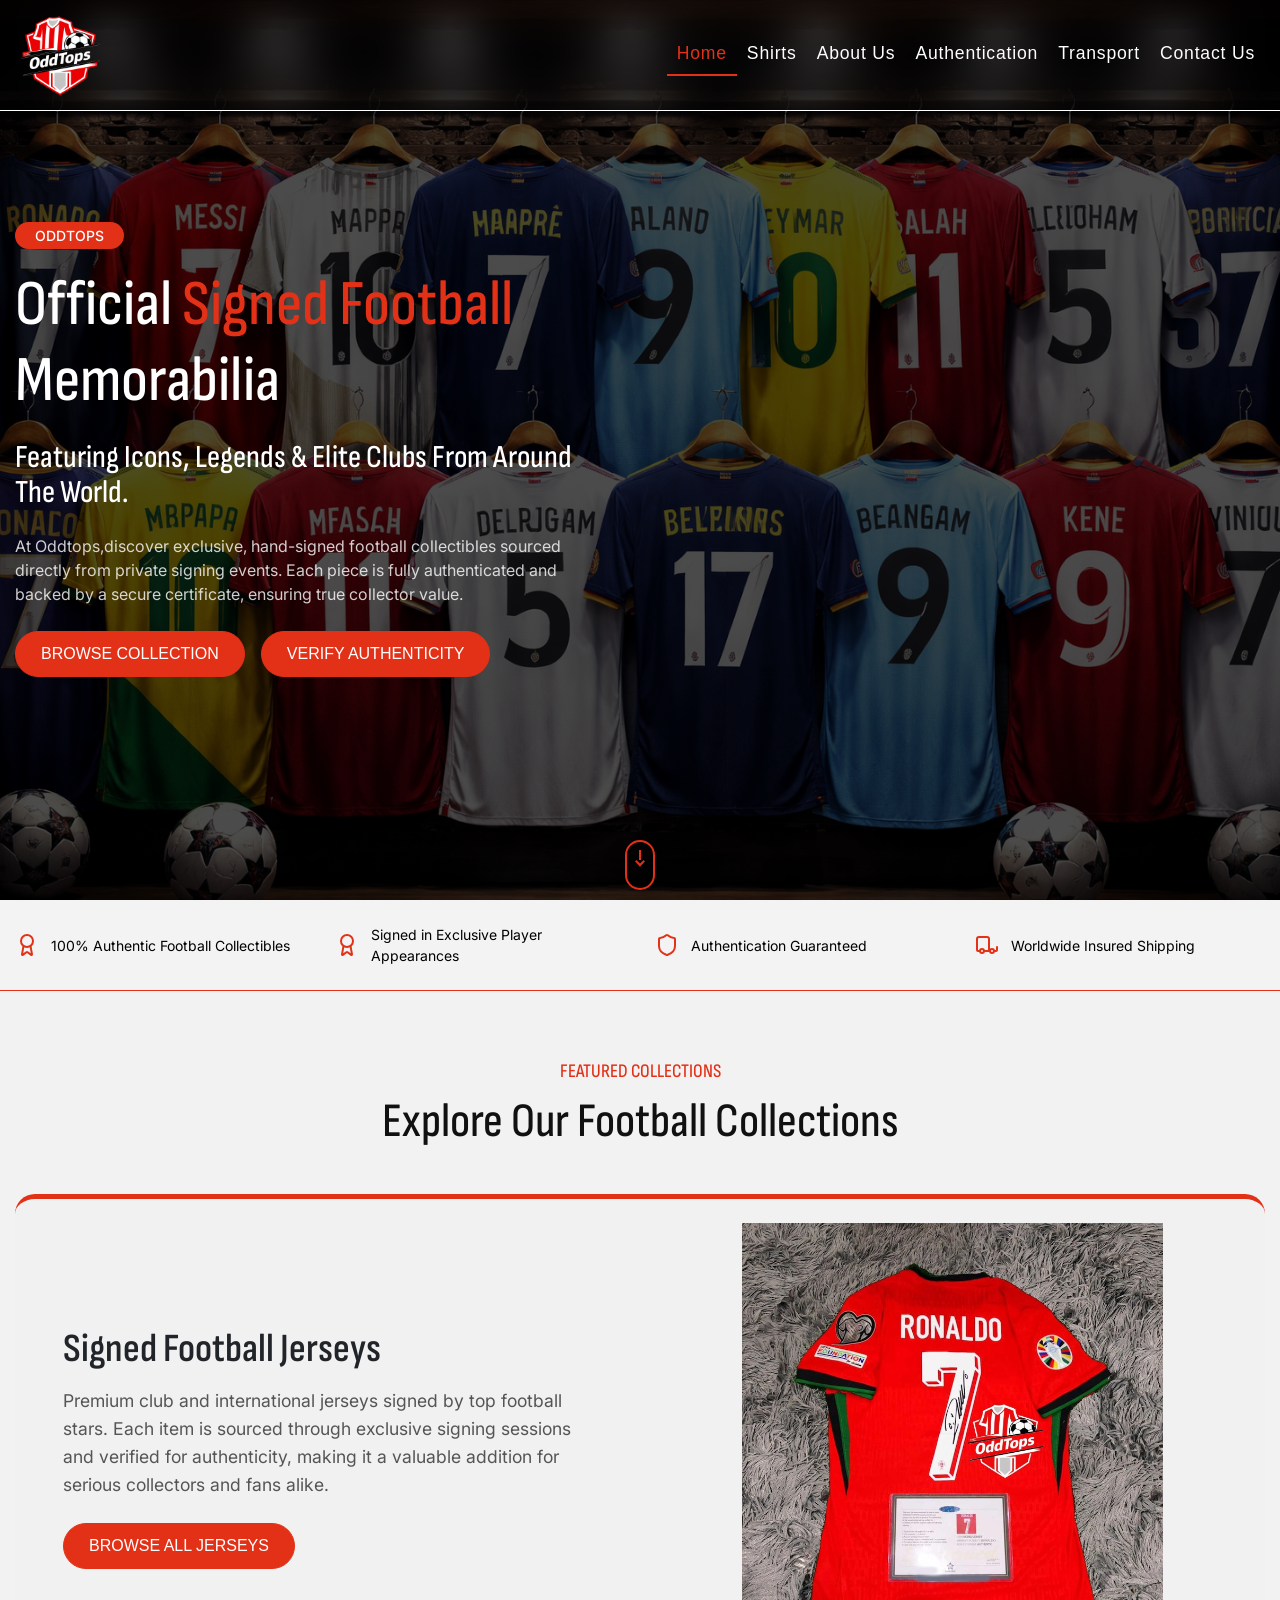
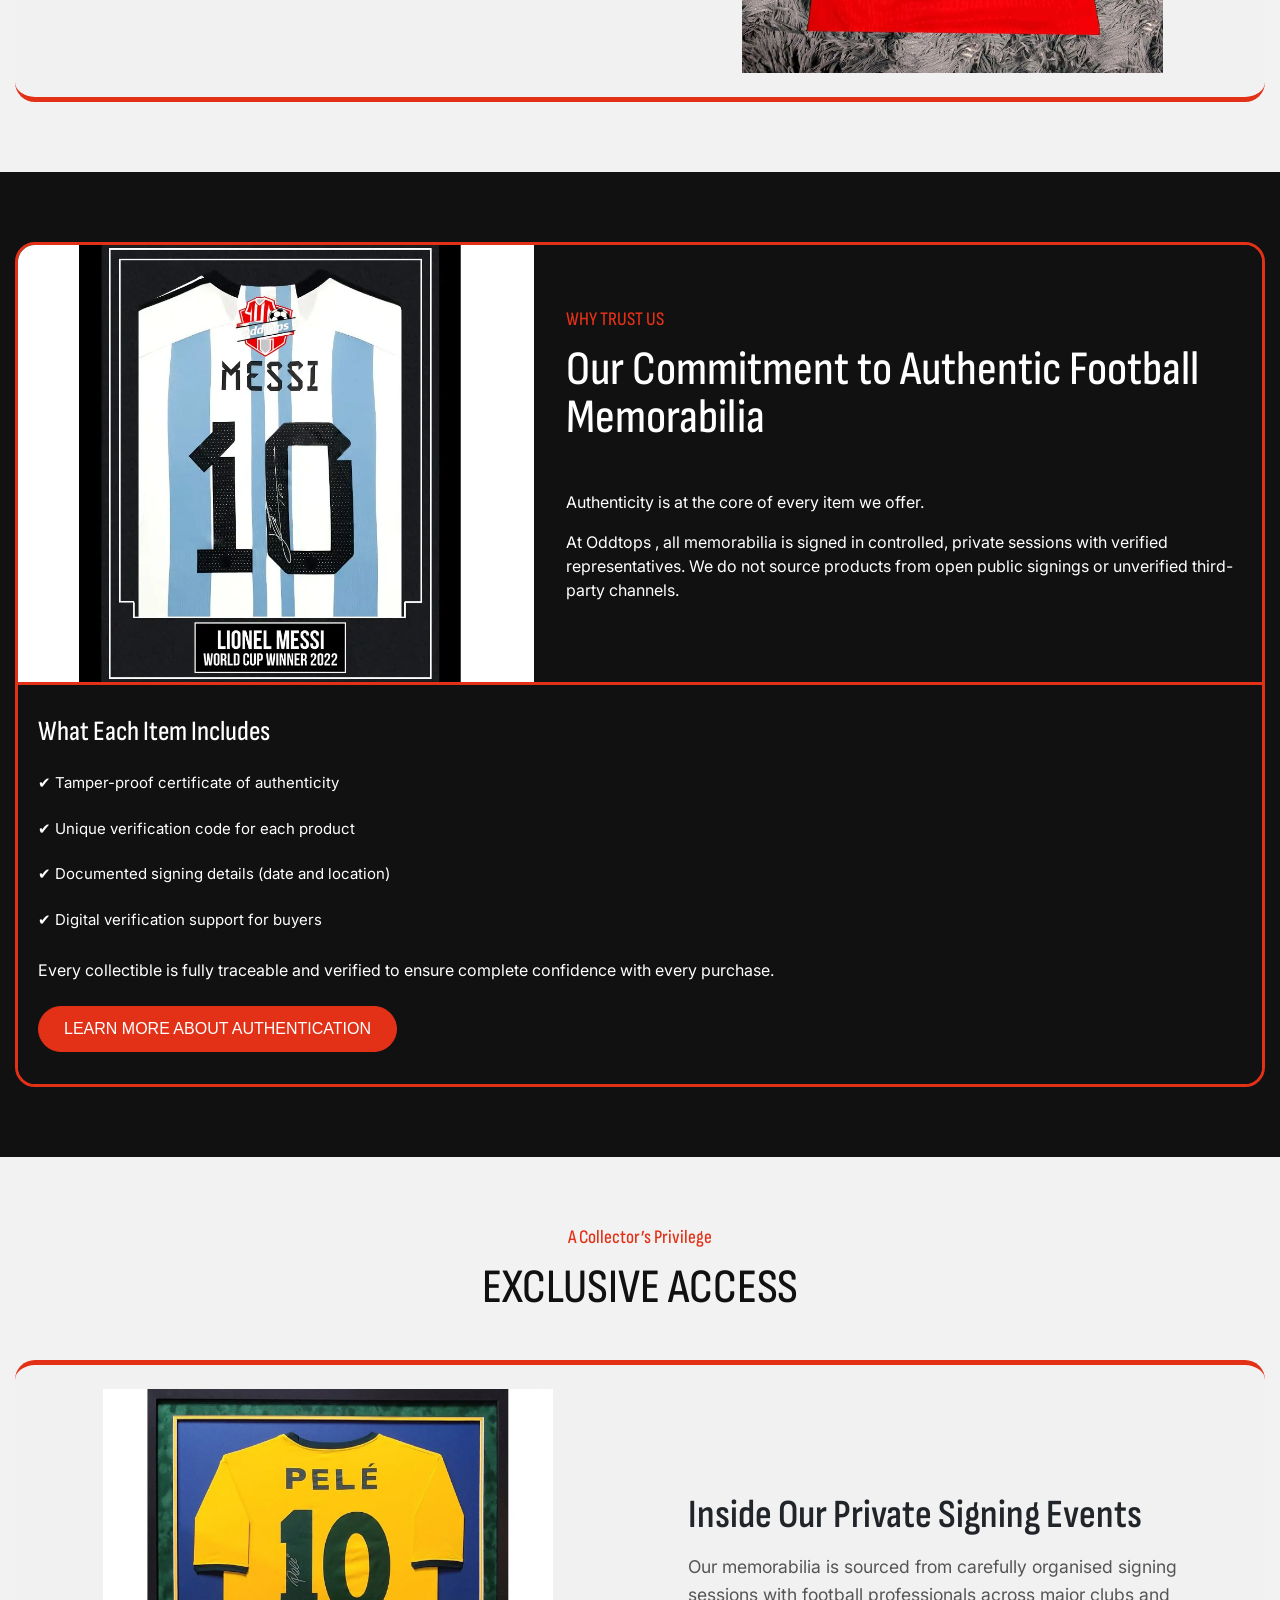
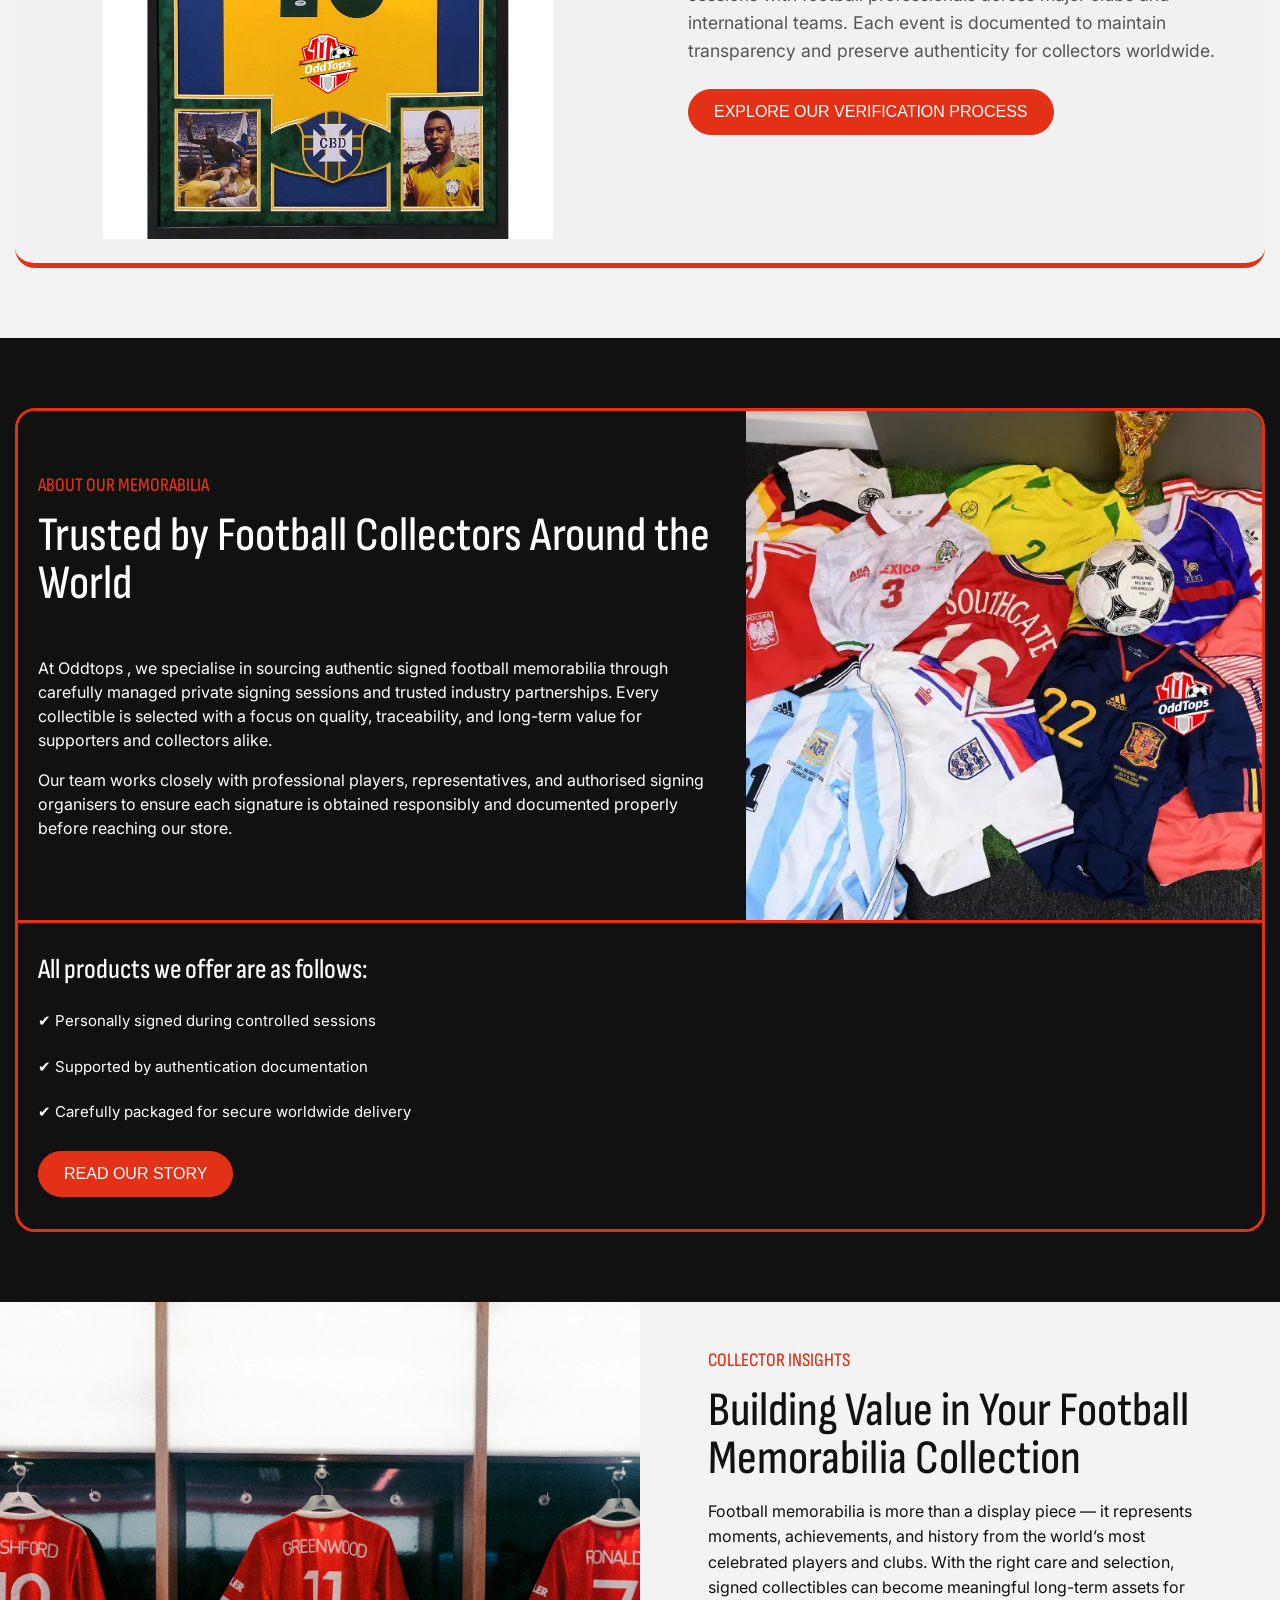
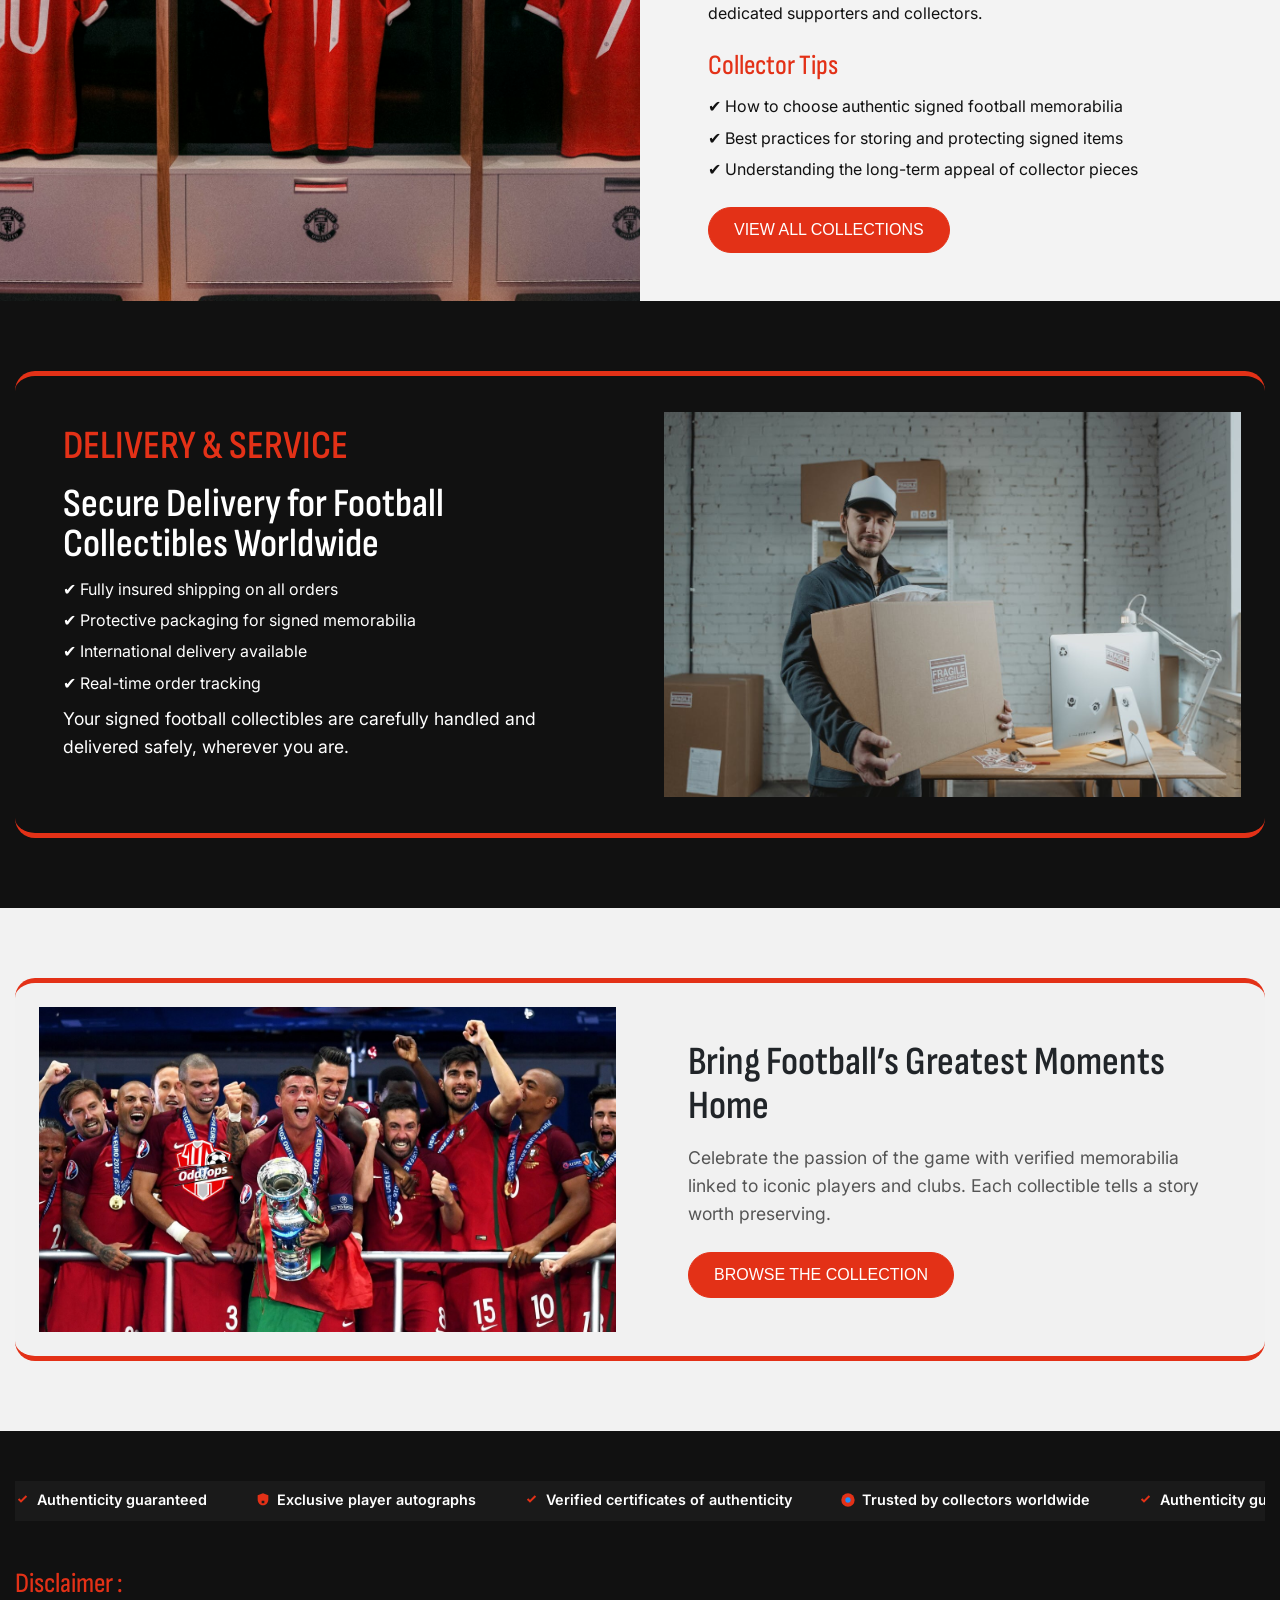
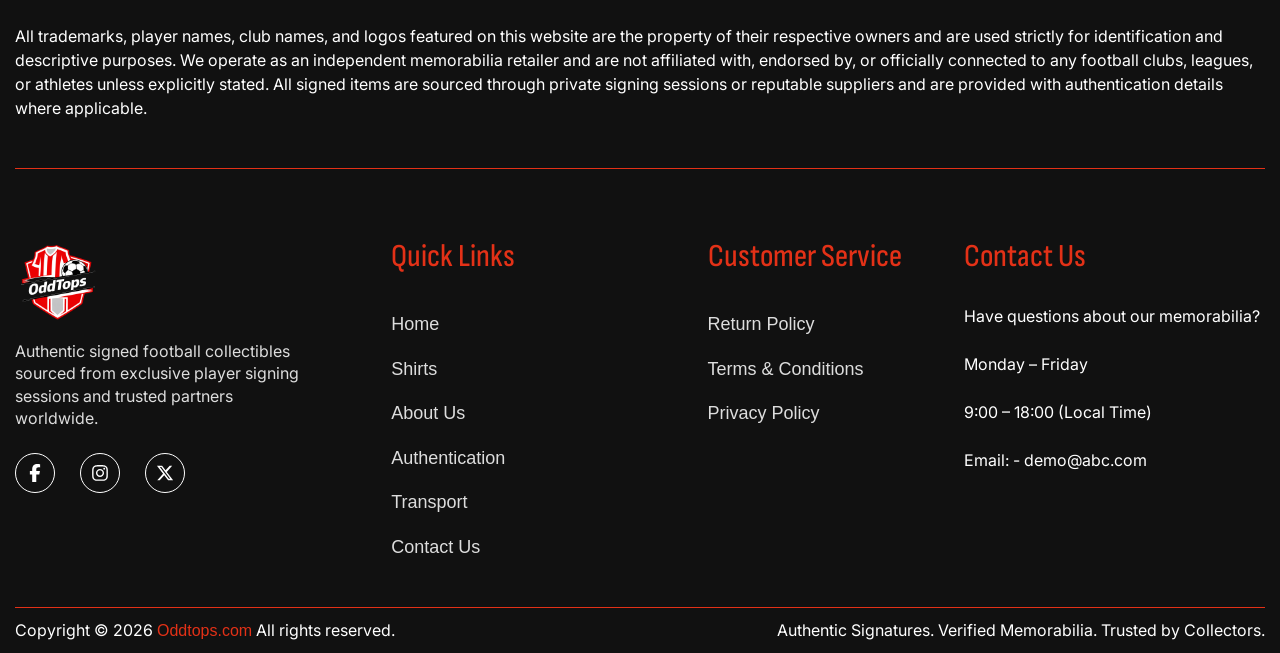
==== commit 261cffb1: "extra links removed" ====
--- a/index.html
+++ b/index.html
@@ -5,15 +5,16 @@
     <meta charset="UTF-8">
     <meta name="viewport" content="width=device-width, initial-scale=1.0">
     <meta name="robots" content="index, follow">
-
+    <meta name="title" content="OddTops – Authentic Signed Football Jerseys & Collectibles">
+    <meta name="description" content="Discover exclusive hand-signed football collectibles at OddTops. Sourced from private signing events and fully authenticated with secure certificates for true collector value.">
+    <meta name="keywords" content="signed football jerseys, football collectibles, autographed jerseys, authenticated sports memorabilia, rare football items, OddTops">
+    <meta name="author" content="OddTops">
     <link rel="stylesheet" href="assets/css/bootstrap.css">
-    <link rel="stylesheet" href="https://cdnjs.cloudflare.com/ajax/libs/font-awesome/4.7.0/css/font-awesome.min.css">
-    <link rel="stylesheet" href="https://cdnjs.cloudflare.com/ajax/libs/font-awesome/6.6.0/css/all.min.css">
     <link rel="stylesheet" href="assets/css/aos.css">
     <link rel="stylesheet" href="assets/css/style.css">
     <link rel="stylesheet" href="assets/css/responsive.css">
     <link rel="shortcut icon" href="assets/images/favicon.ico" type="image/x-icon">
-    <title>Home</title>
+    <title>OddTops – Authentic Signed Football Jerseys & Collectibles</title>
 </head>
 
 <body>
--- a/assets/css/style.css
+++ b/assets/css/style.css
@@ -32,11 +32,11 @@
 h6 {
     font-family: "Sofia Sans Condensed", sans-serif;
     margin: 0;
-    line-height: 1;
+    line-height: 1.1;
 }
 
 p {
-    line-height: 1.3;
+    line-height: 1.5;
     padding: 0;
     margin: 0;
     font-family: "Inter", sans-serif;
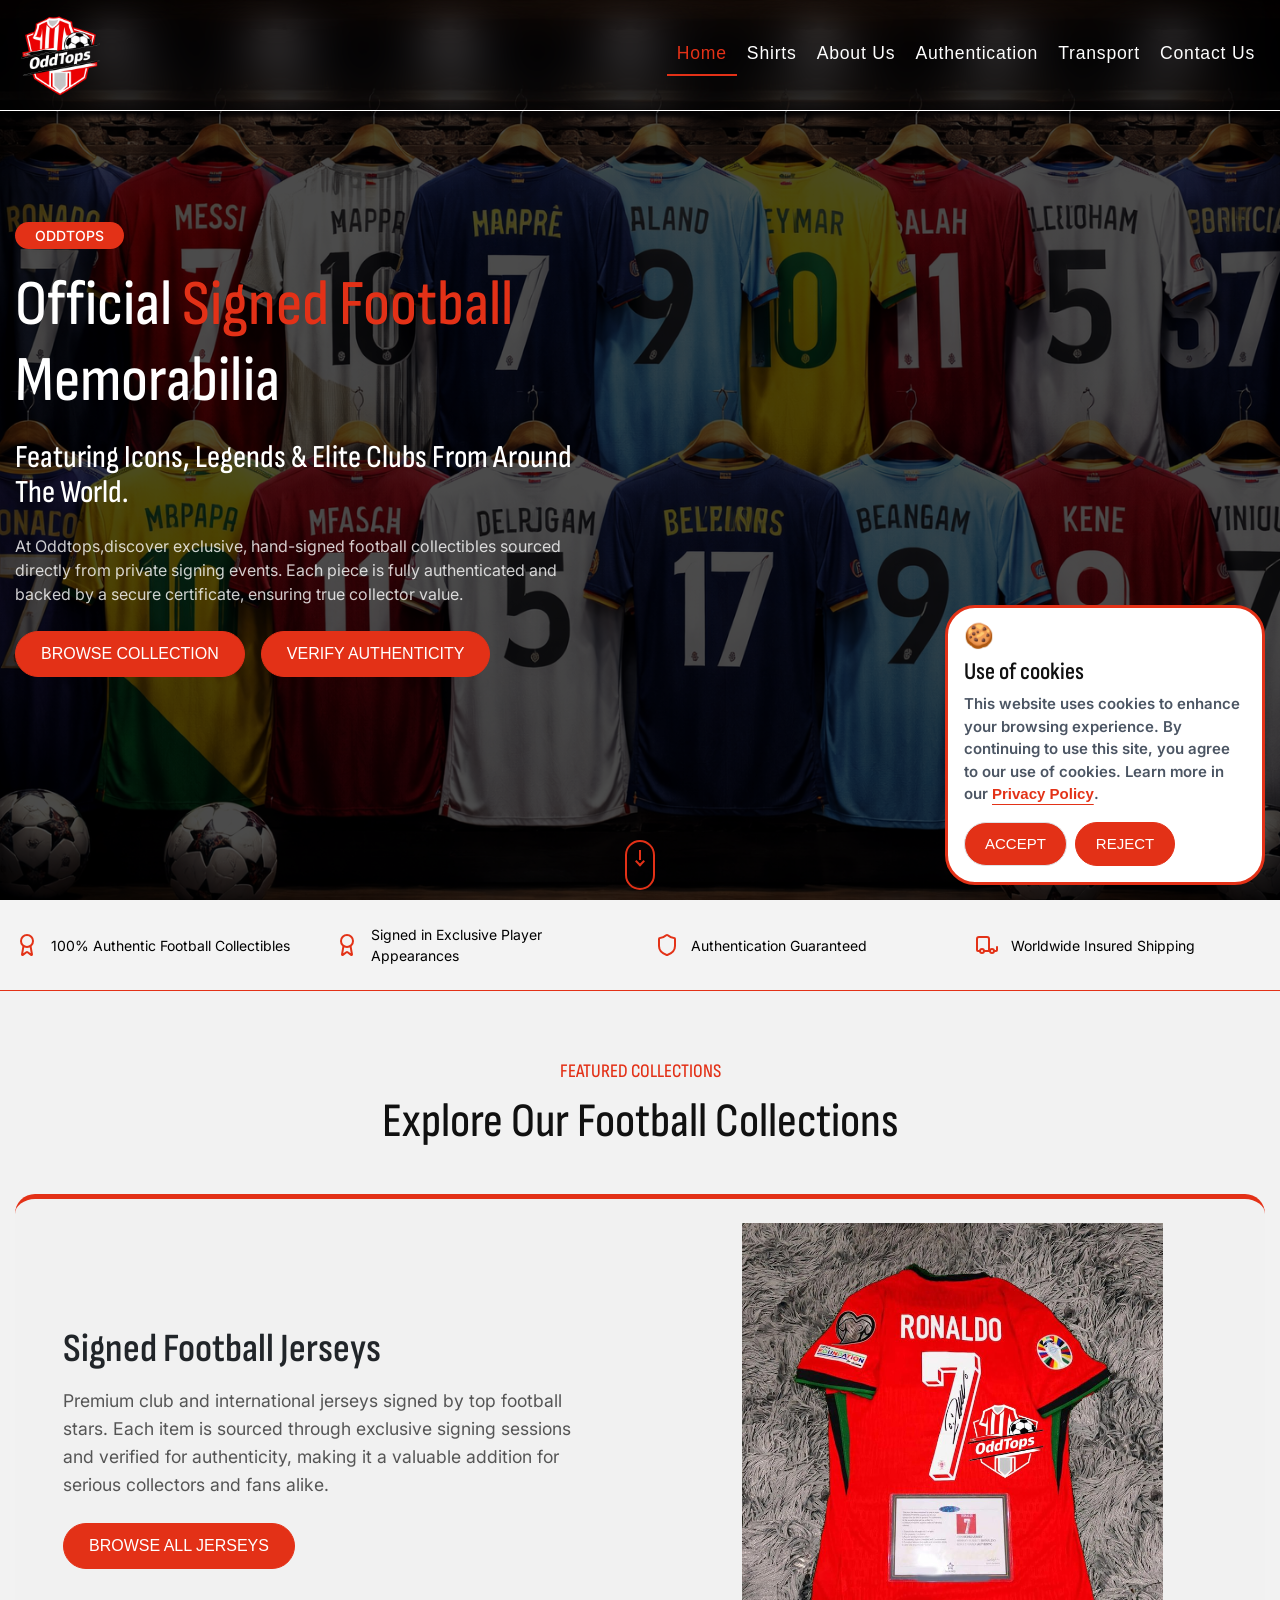
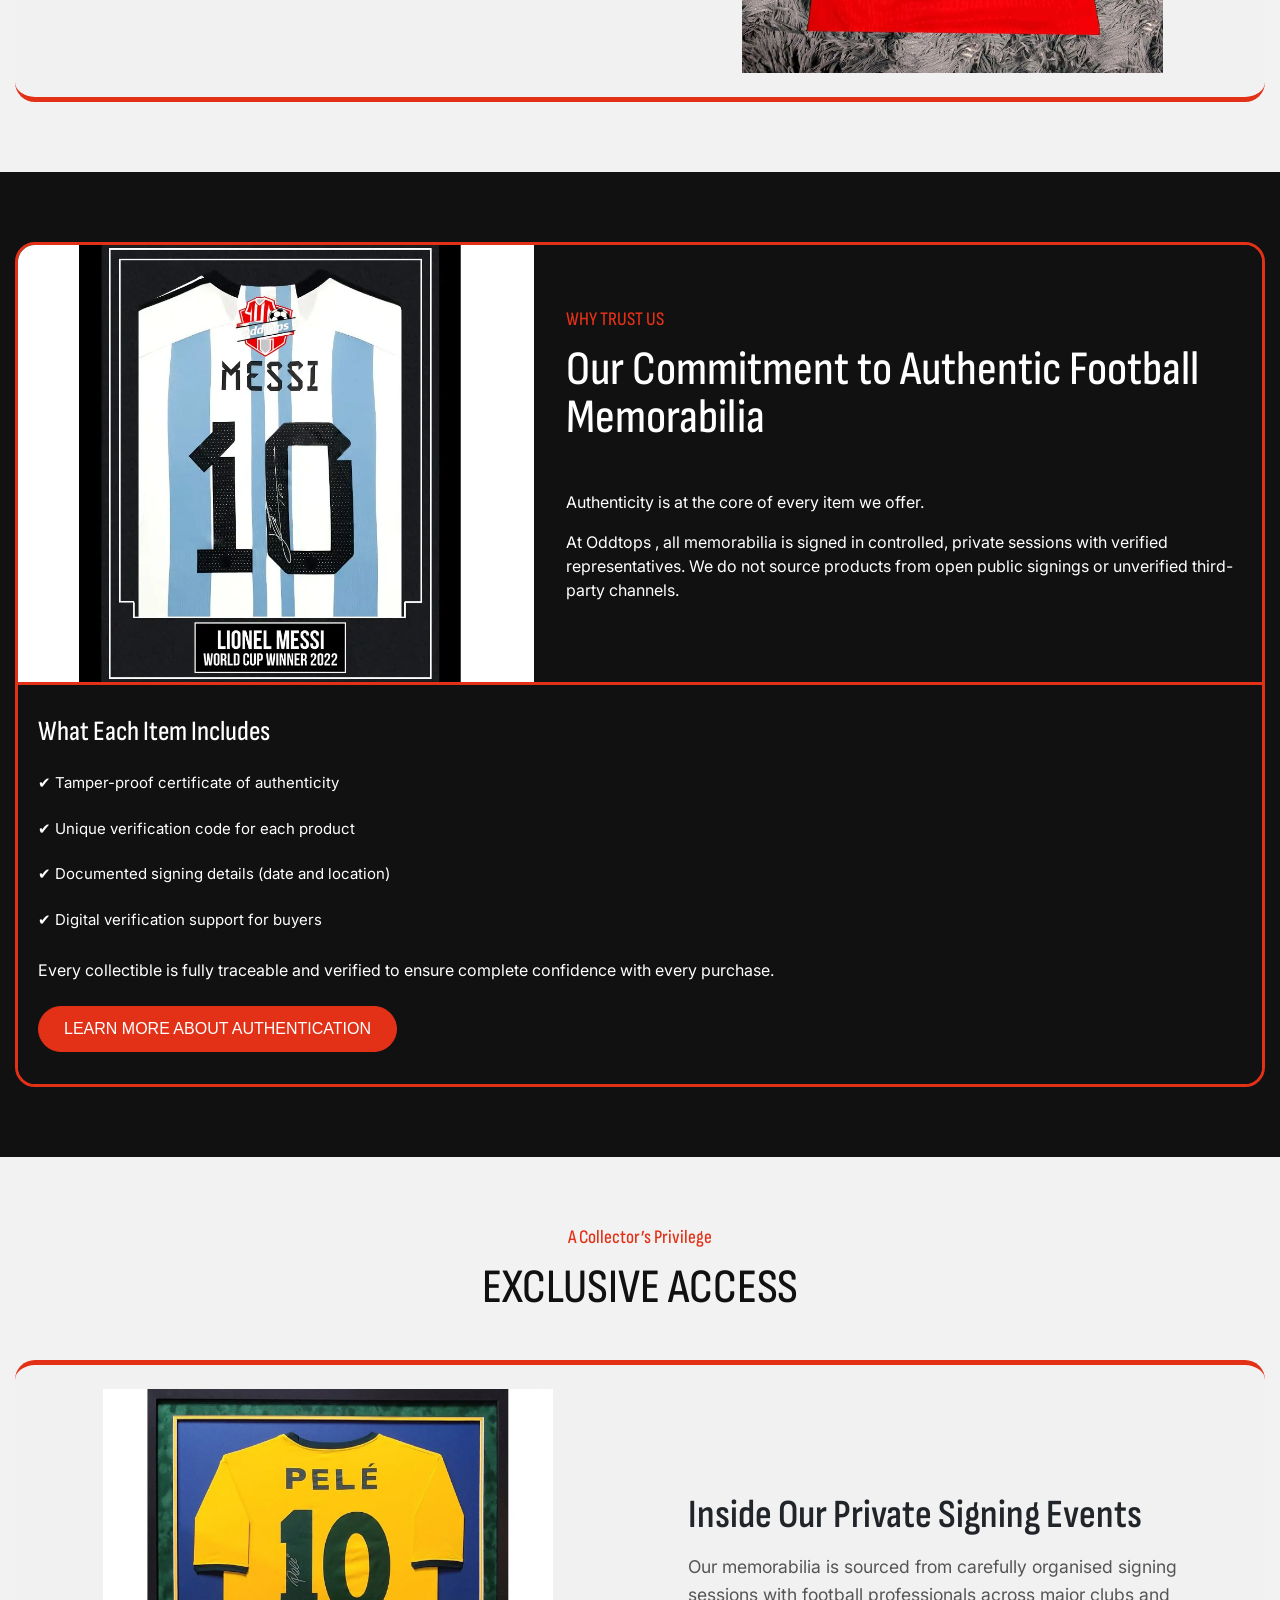
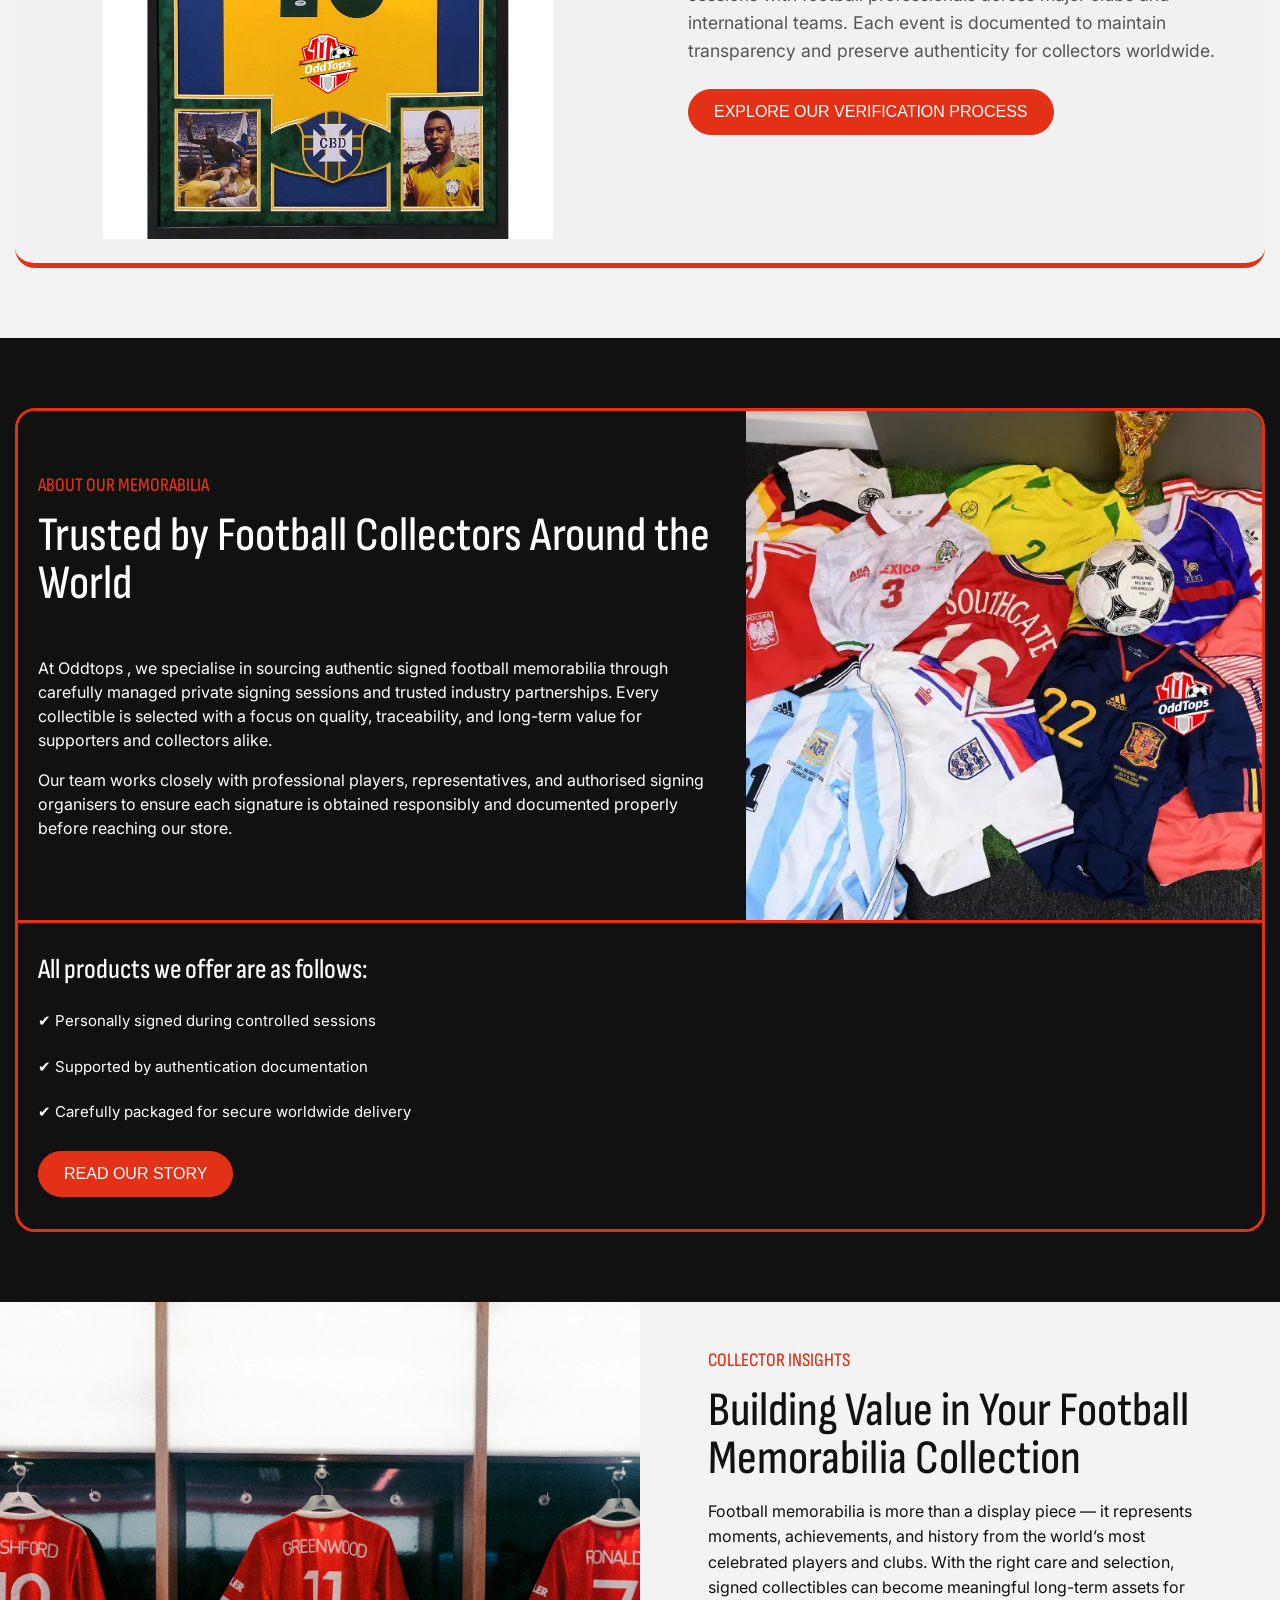
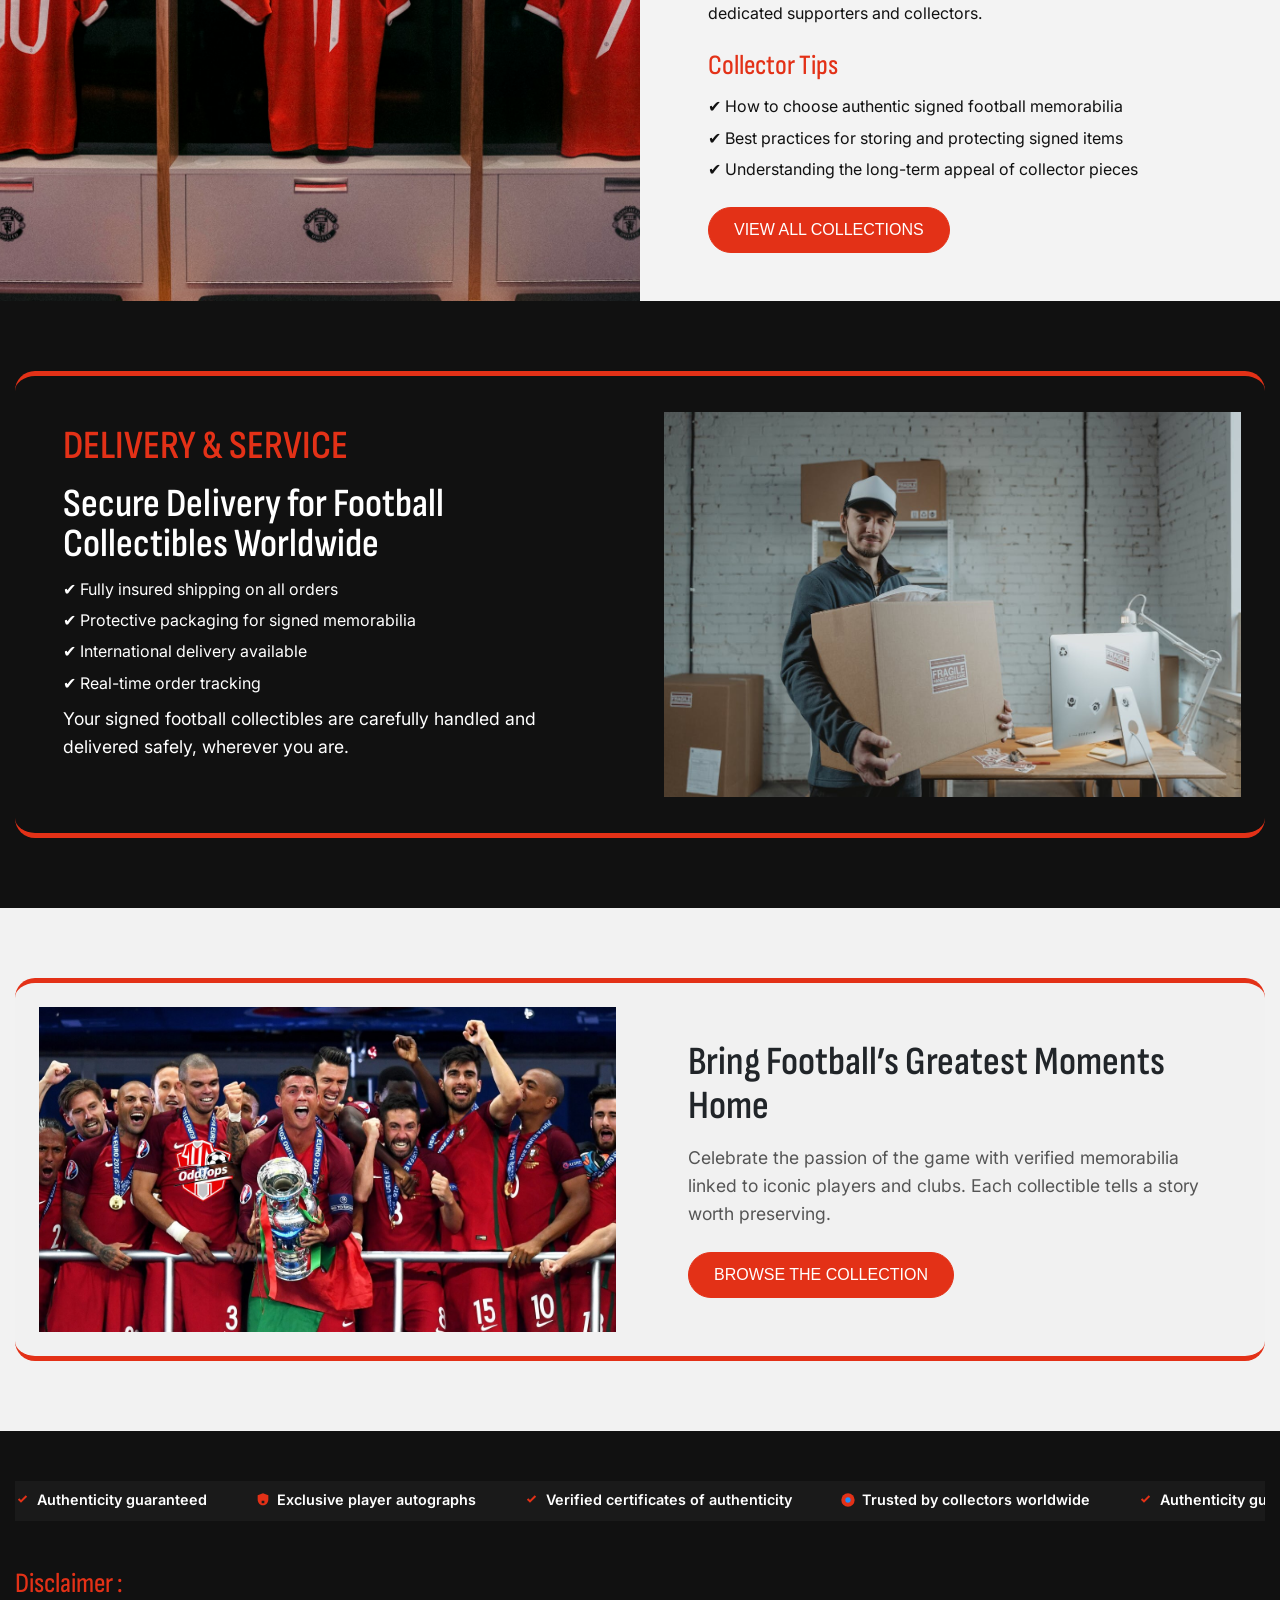
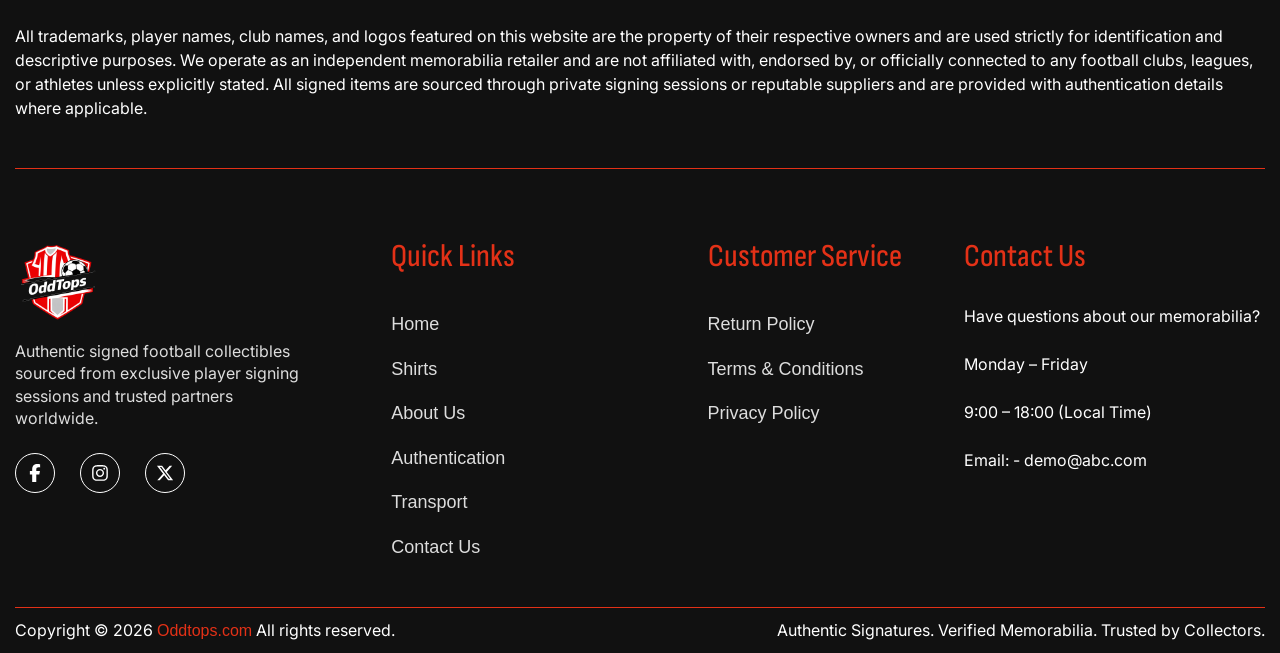
==== commit 9e7df88e: "cookied added" ====
--- a/index.html
+++ b/index.html
@@ -589,6 +589,69 @@
     </footer>
     <!-- Footer End -->
 
+
+    <div class="card cookie-alert show">
+        <div class="card-body">
+            <h4 class="card-title">🍪</h4>
+            <h5 class="card-title"> Use of cookies</h5>
+            <p class="card-text">This website uses cookies to enhance your browsing experience. By continuing to use this site, you agree to our use of cookies. Learn more in our <a href="./privacy-policy">Privacy Policy</a>.</a></p>
+            <div class="btn-toolbar justify-content-start gap-2">
+                <a href="javascript:void(0)" class="butn black border accept-cookies">Accept</a>
+                <a href="javascript:void(0)" class="butn black reject-cookies">Reject</a>
+            </div>
+        </div>
+    </div>
+
+
+
+    <script>
+        (function () {
+            "use strict";
+
+            var cookieAlert = document.querySelector(".cookie-alert");
+            var acceptCookies = document.querySelector(".accept-cookies");
+            var rejectCookies = document.querySelector(".reject-cookies");
+
+            cookieAlert.offsetHeight;
+
+            if (!getCookie("acceptCookies") && !getCookie("rejectCookies")) {
+                cookieAlert.classList.add("show");
+            }
+
+            acceptCookies.addEventListener("click", function () {
+                setCookie("acceptCookies", true, 60);
+                cookieAlert.classList.remove("show");
+            });
+
+            rejectCookies.addEventListener("click", function () {
+                setCookie("rejectCookies", true, 60);
+                cookieAlert.classList.remove("show");
+            });
+        })();
+
+        function setCookie(cname, cvalue, exdays) {
+            var d = new Date();
+            d.setTime(d.getTime() + (exdays * 24 * 60 * 60 * 1000));
+            var expires = "expires=" + d.toUTCString();
+            document.cookie = cname + "=" + cvalue + ";" + expires + ";path=/";
+        }
+
+        function getCookie(cname) {
+            var name = cname + "=";
+            var decodedCookie = decodeURIComponent(document.cookie);
+            var ca = decodedCookie.split(';');
+            for (var i = 0; i < ca.length; i++) {
+                var c = ca[i];
+                while (c.charAt(0) === ' ') {
+                    c = c.substring(1);
+                }
+                if (c.indexOf(name) === 0) {
+                    return c.substring(name.length, c.length);
+                }
+            }
+            return "";
+        }
+       </script>
     <script src="assets/js/jquery.js"></script>
     <script src="assets/js/aos.js"></script>
     <script src="assets/js/bootstrap.js"></script>
--- a/assets/css/style.css
+++ b/assets/css/style.css
@@ -1567,4 +1567,49 @@
     color: #bb9457;
 }
 
-/* Footer Pages CSS End*/+/* Footer Pages CSS End*/
+
+
+/* Cookies CSS Start */
+.cookie-alert {
+    position: fixed;
+    bottom: 15px;
+    right: 15px;
+    width: 320px;
+    margin: 0 !important;
+    z-index: 999;
+    opacity: 0;
+    transform: translateY(100%);
+    transition: all 500ms ease-out;
+    border:3px solid #e33117;
+    border-radius: 1.875rem;
+  }
+  
+  .cookie-alert.show {
+    opacity: 1;
+    transform: translateY(0%);
+    transition-delay: 1000ms;
+  }
+  .cookie-alert .card-title {
+    font-size: 1.5rem;
+    font-weight: 600;
+    color: #111;
+}
+
+.cookie-alert .card-text {
+    font-size: 0.9375rem;
+    line-height: 1.5;
+    margin-bottom: 1rem;
+    color: #4b5563;
+    font-weight: 600;
+}
+.cookie-alert .card-text a{
+    color: #e33217;
+    text-decoration: underline;
+    text-underline-offset: 5px;
+}
+.btn-toolbar .butn {
+    padding: 0.625rem 1.25rem;
+    font-size: 0.9375rem;
+}
+/* Cookies CSS End */
--- a/assets/css/responsive.css
+++ b/assets/css/responsive.css
@@ -248,4 +248,7 @@
     section.sub-banner {
         height: 30.875rem;
     }
+    .hero h1 {
+        font-size: 2.55rem;
+    }
 }
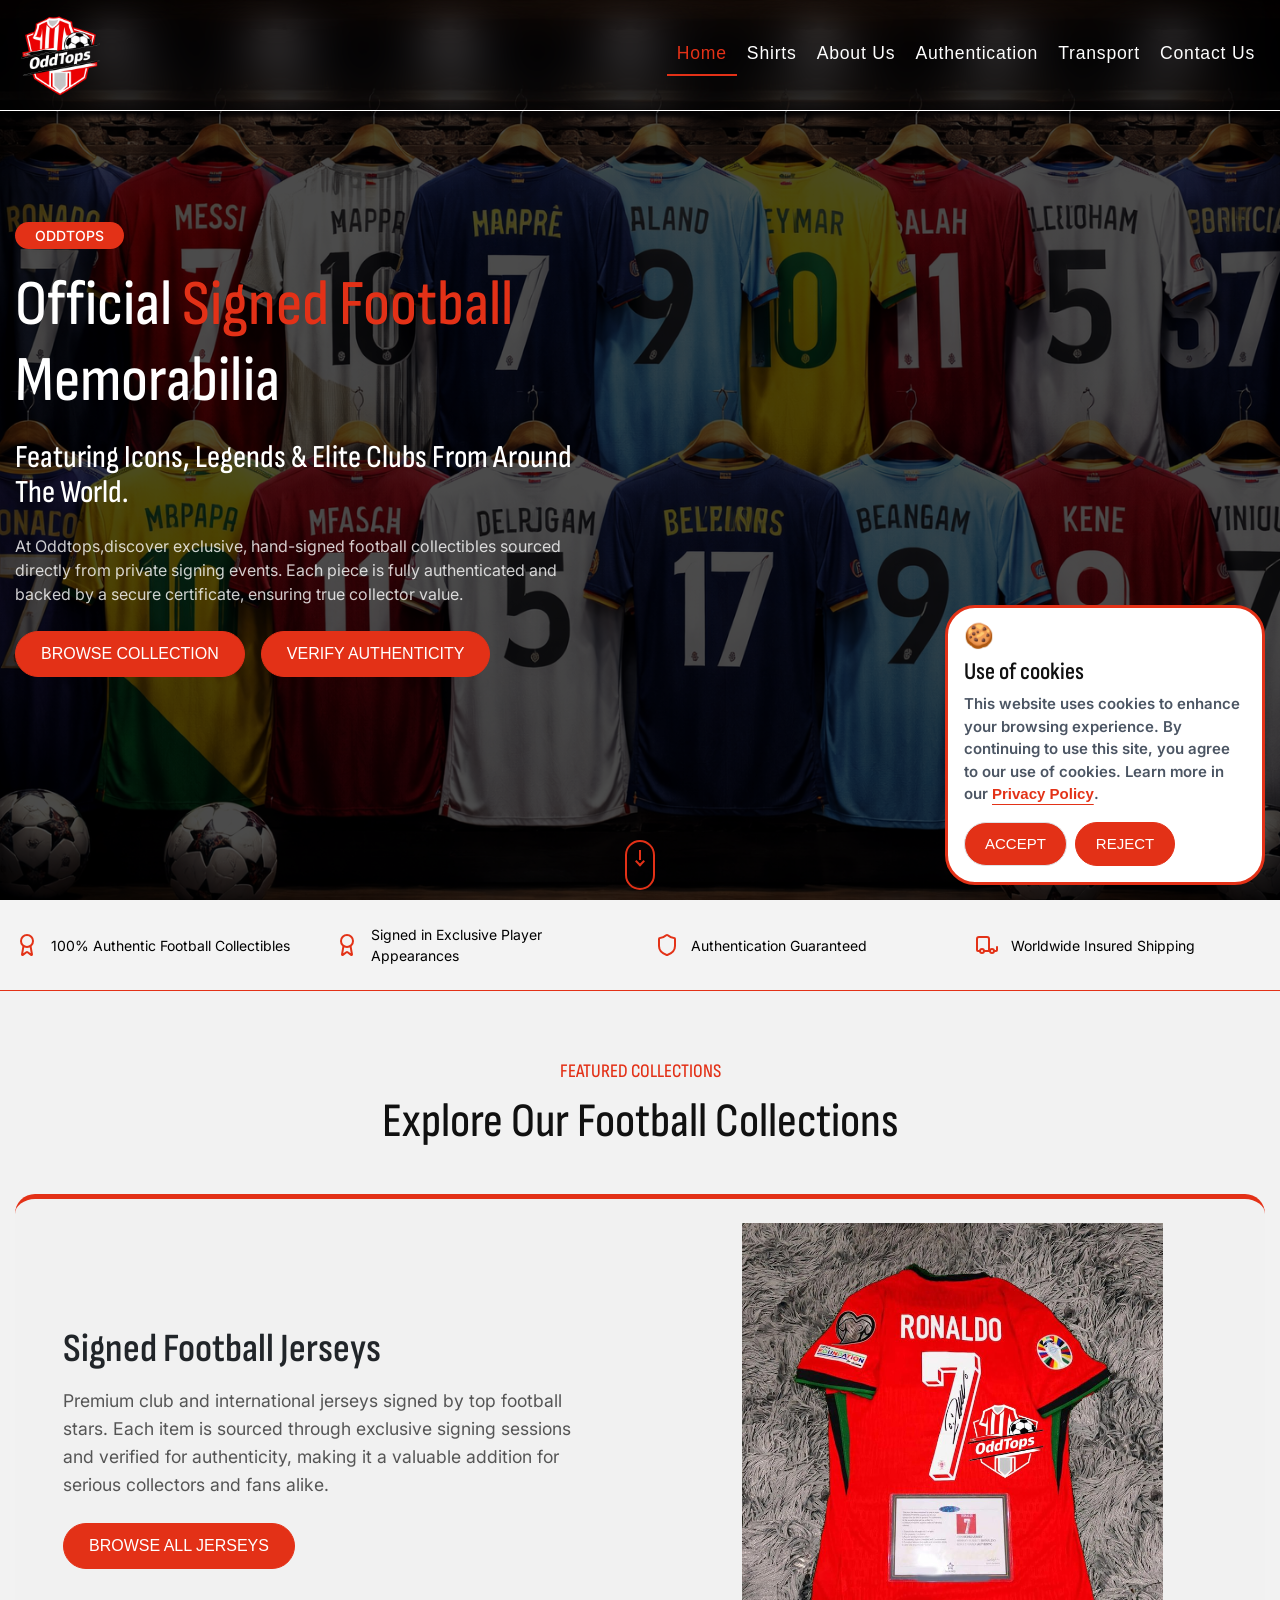
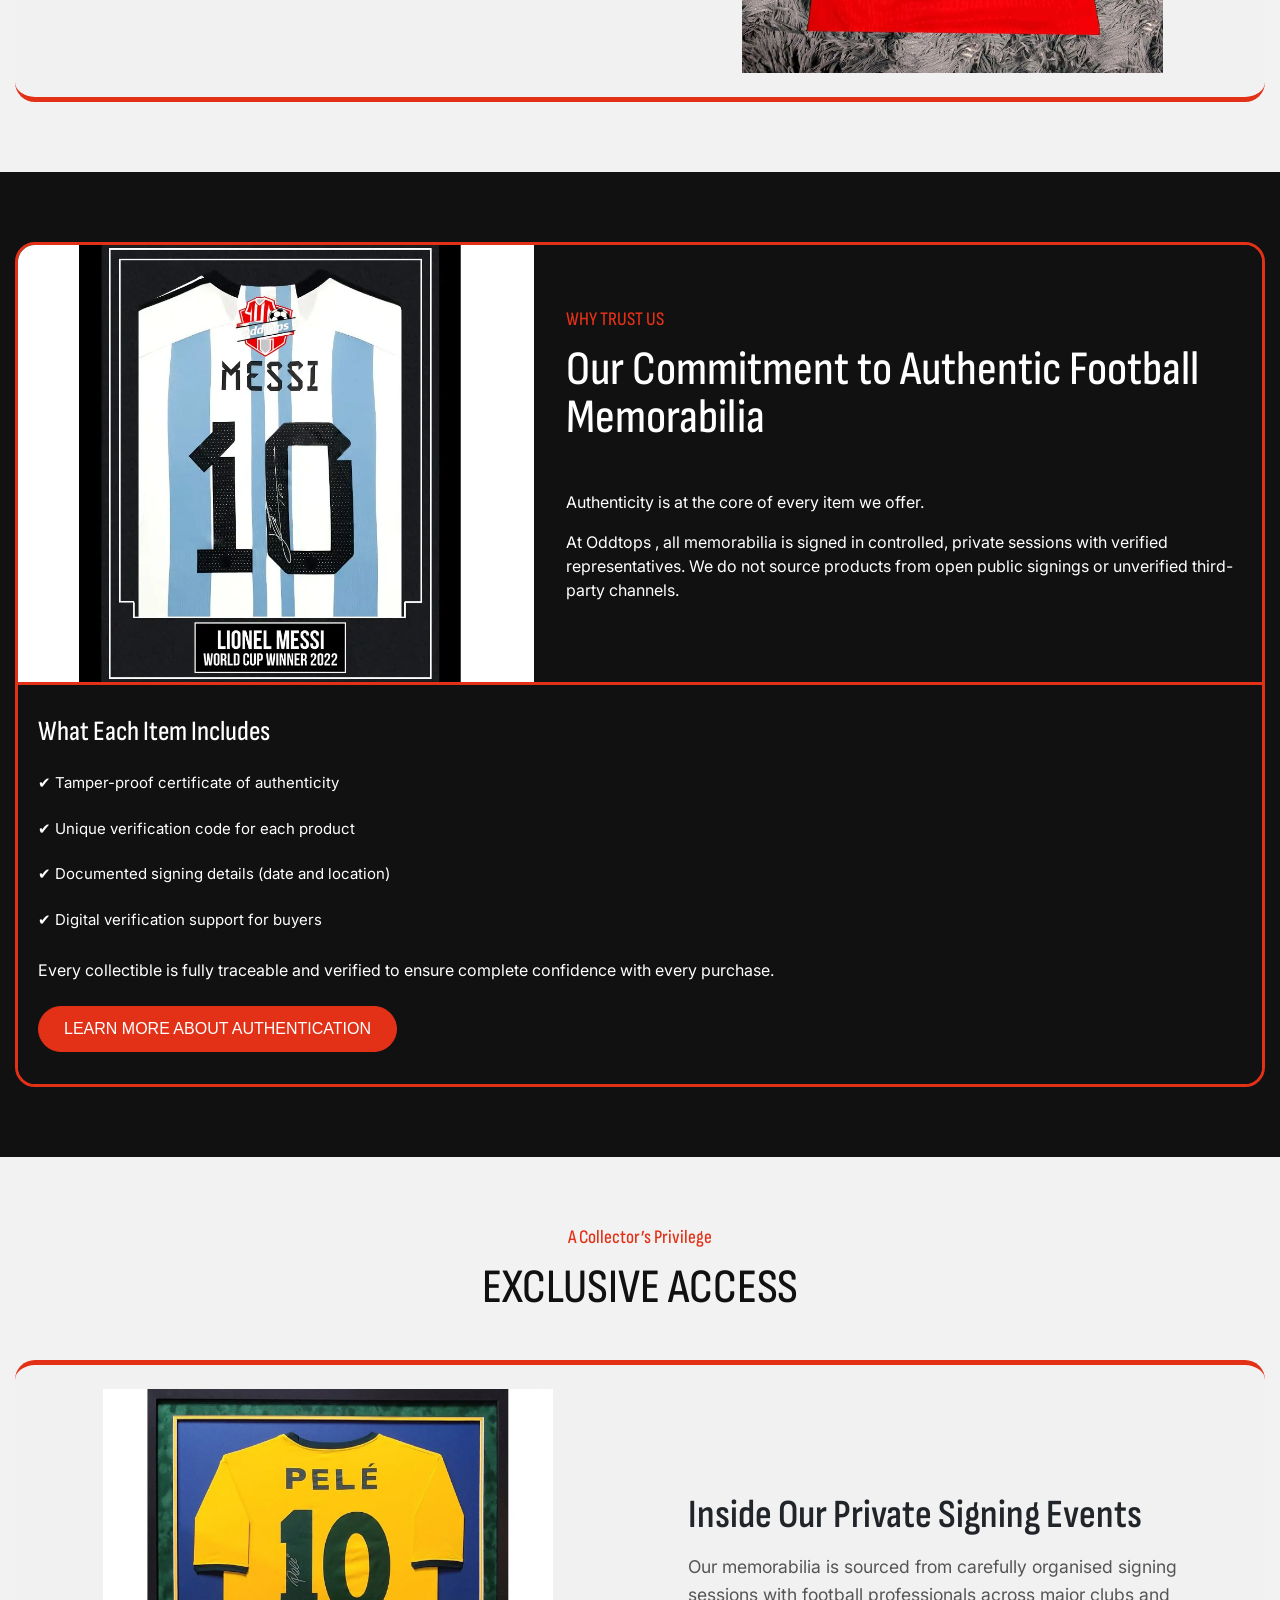
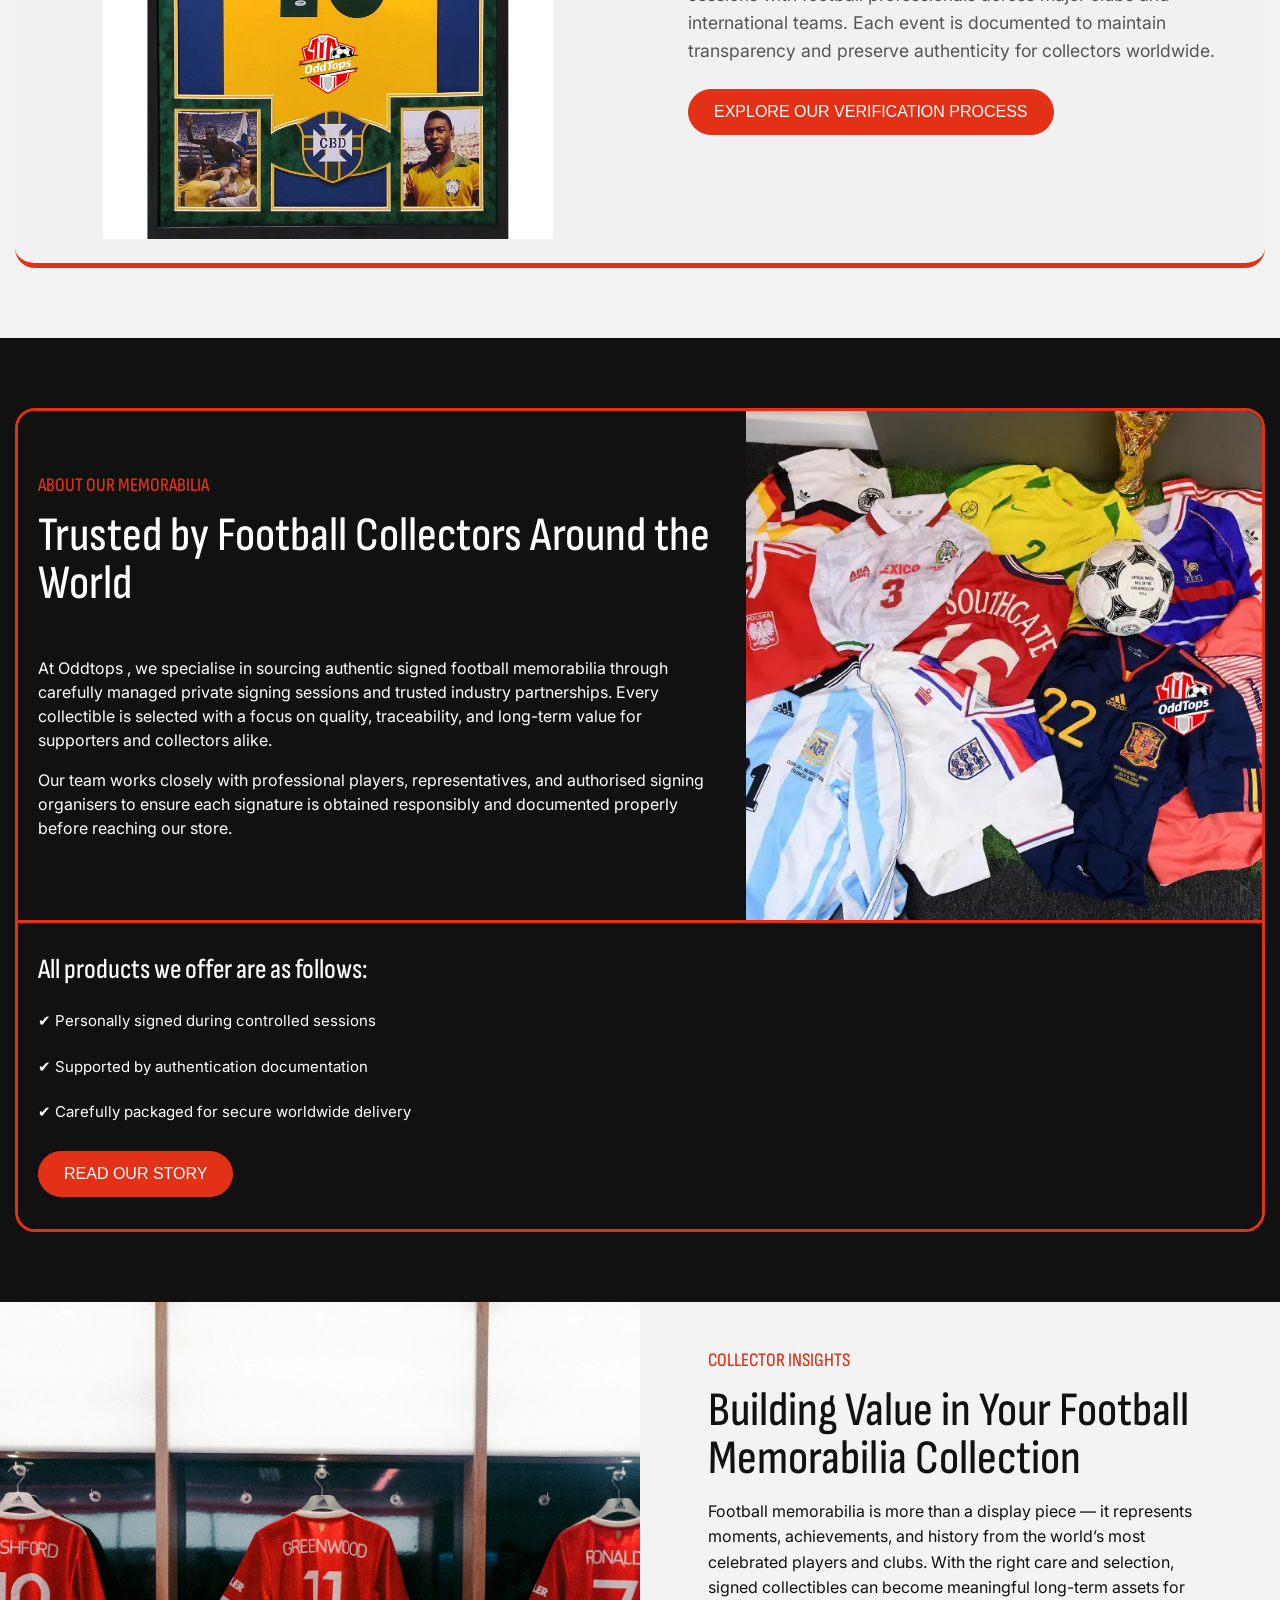
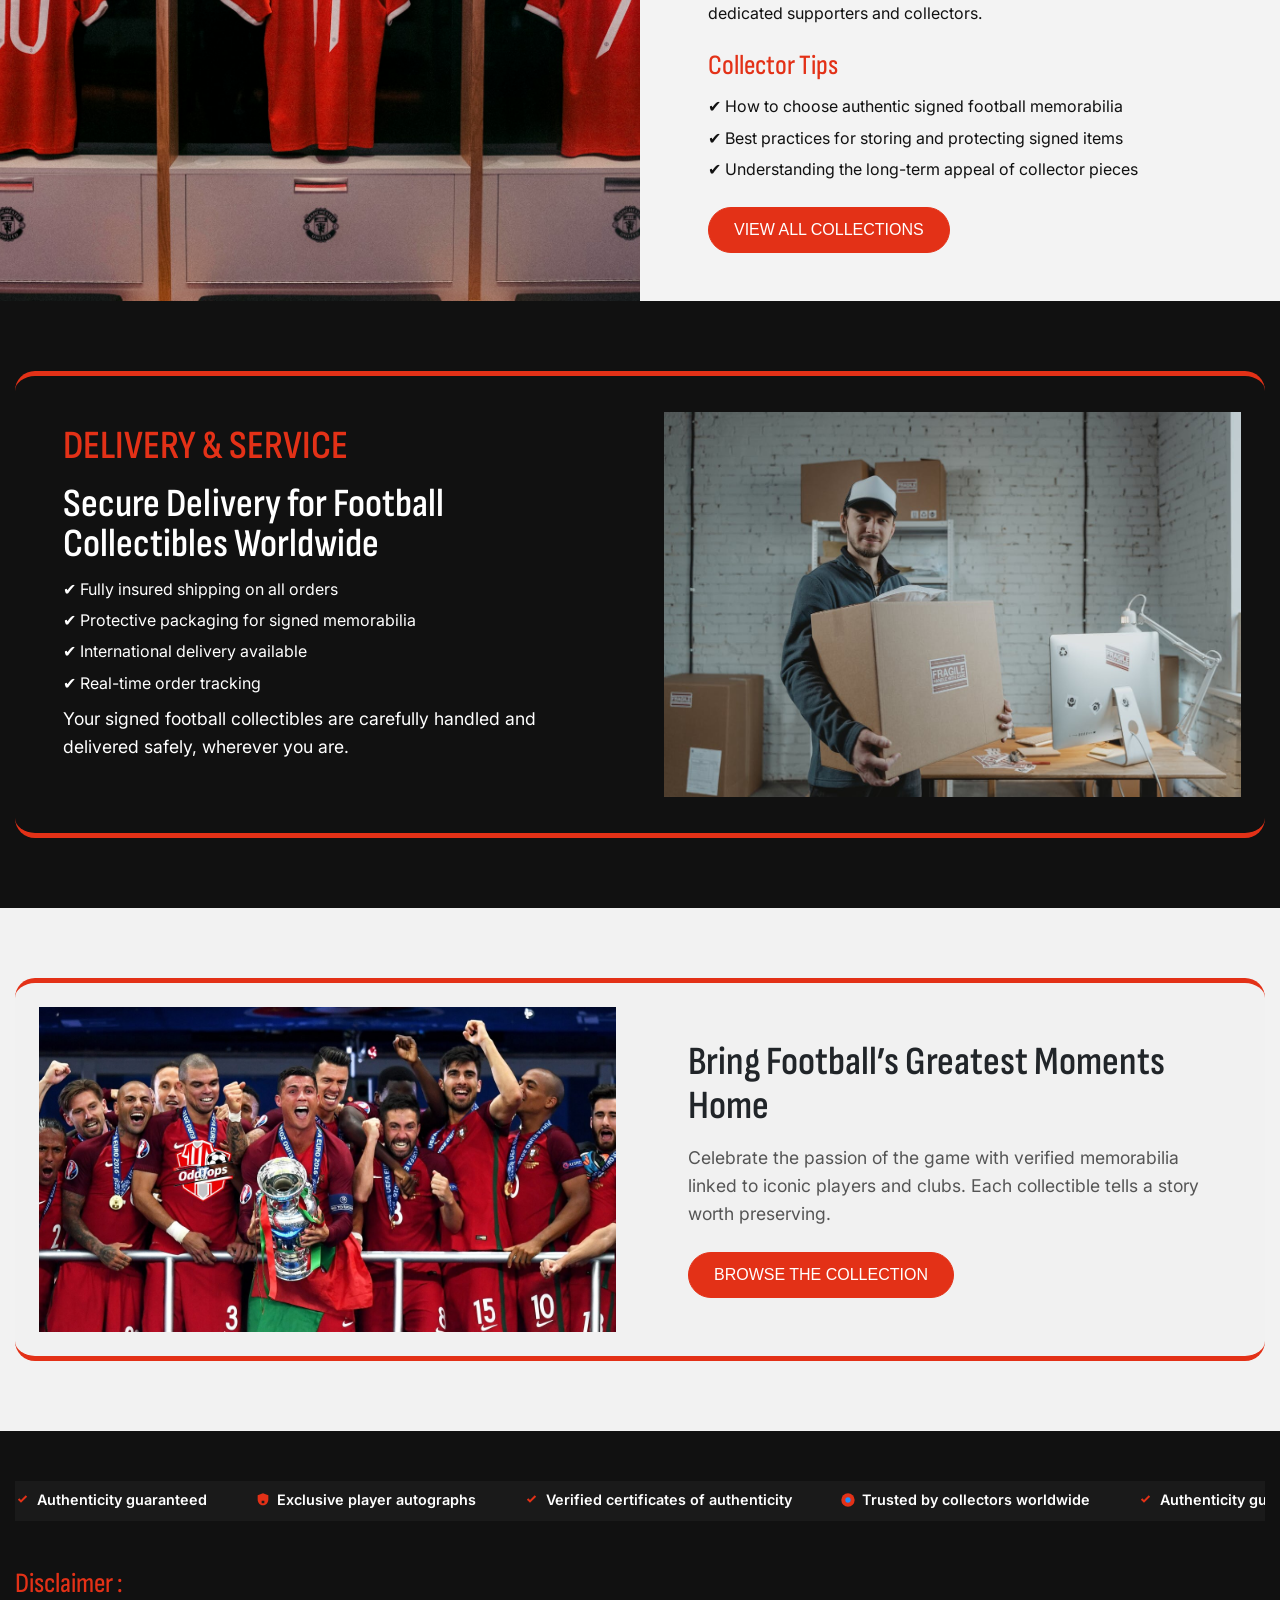
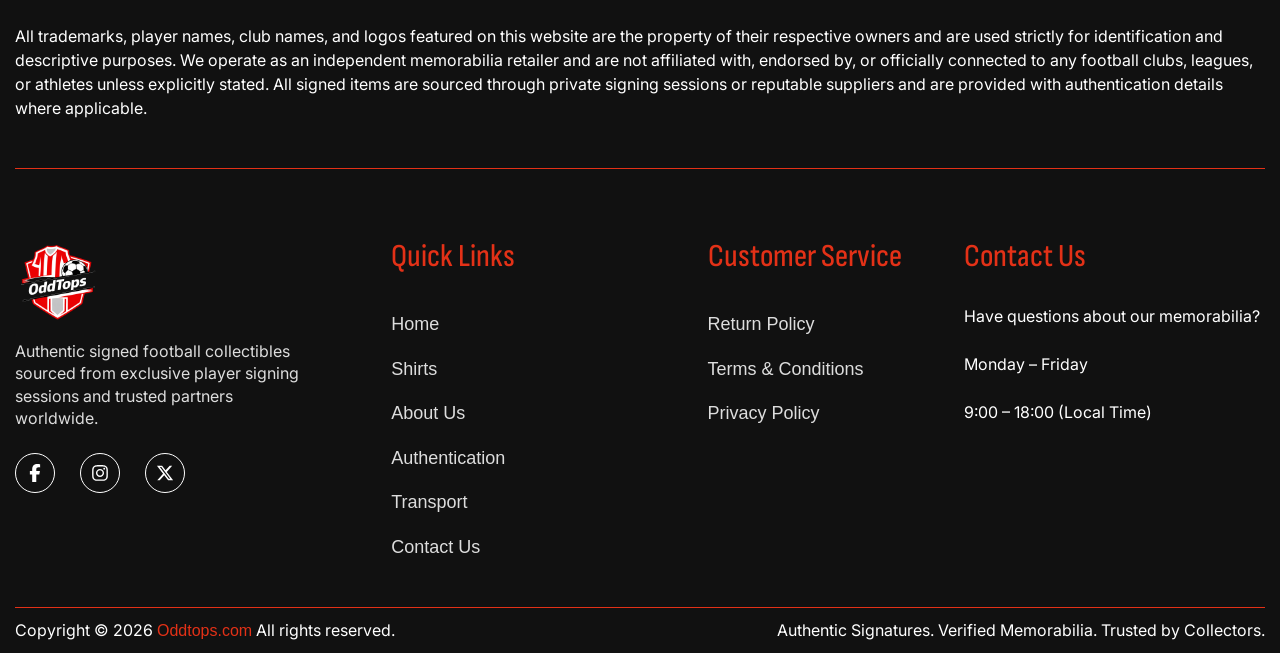
==== commit a26bf0f8: "footer dummy email removed" ====
--- a/index.html
+++ b/index.html
@@ -569,9 +569,7 @@
                         <p class="text_white mt-4">
                             9:00 – 18:00 (Local Time)
                         </p>
-                        <p class="text_white mt-4">
-                            Email: - demo@abc.com
-                        </p>
+                     
 
                     </div>
 
--- a/assets/css/style.css
+++ b/assets/css/style.css
@@ -989,7 +989,7 @@
     background: url("../images/home_banner.jpg");
     background-size: cover;
     background-position: center;
-    height: 45.875rem;
+    height: 35.875rem;
     display: flex;
     align-items: center;
     justify-content: center;
--- a/assets/css/responsive.css
+++ b/assets/css/responsive.css
@@ -251,4 +251,7 @@
     .hero h1 {
         font-size: 2.55rem;
     }
+    .sub-banner .jerseymain {
+        margin-top: 7rem;
+    }
 }
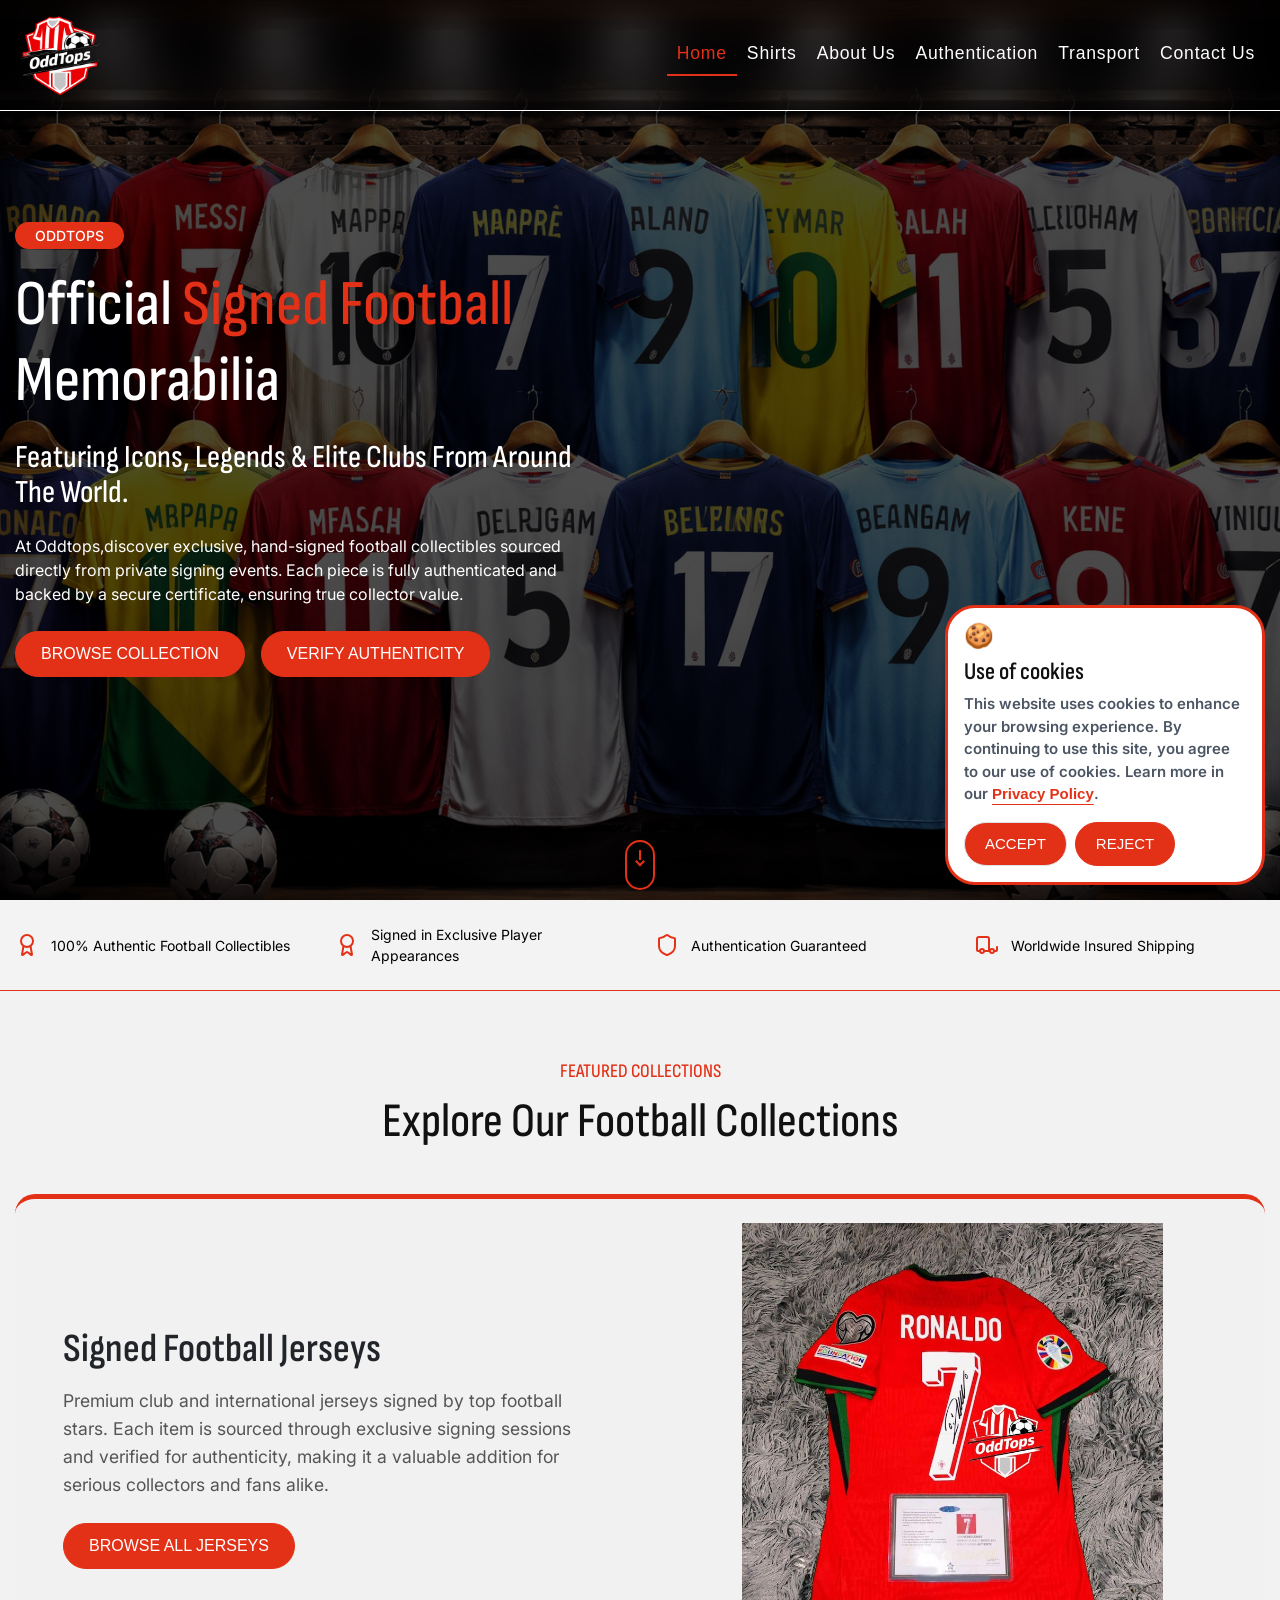
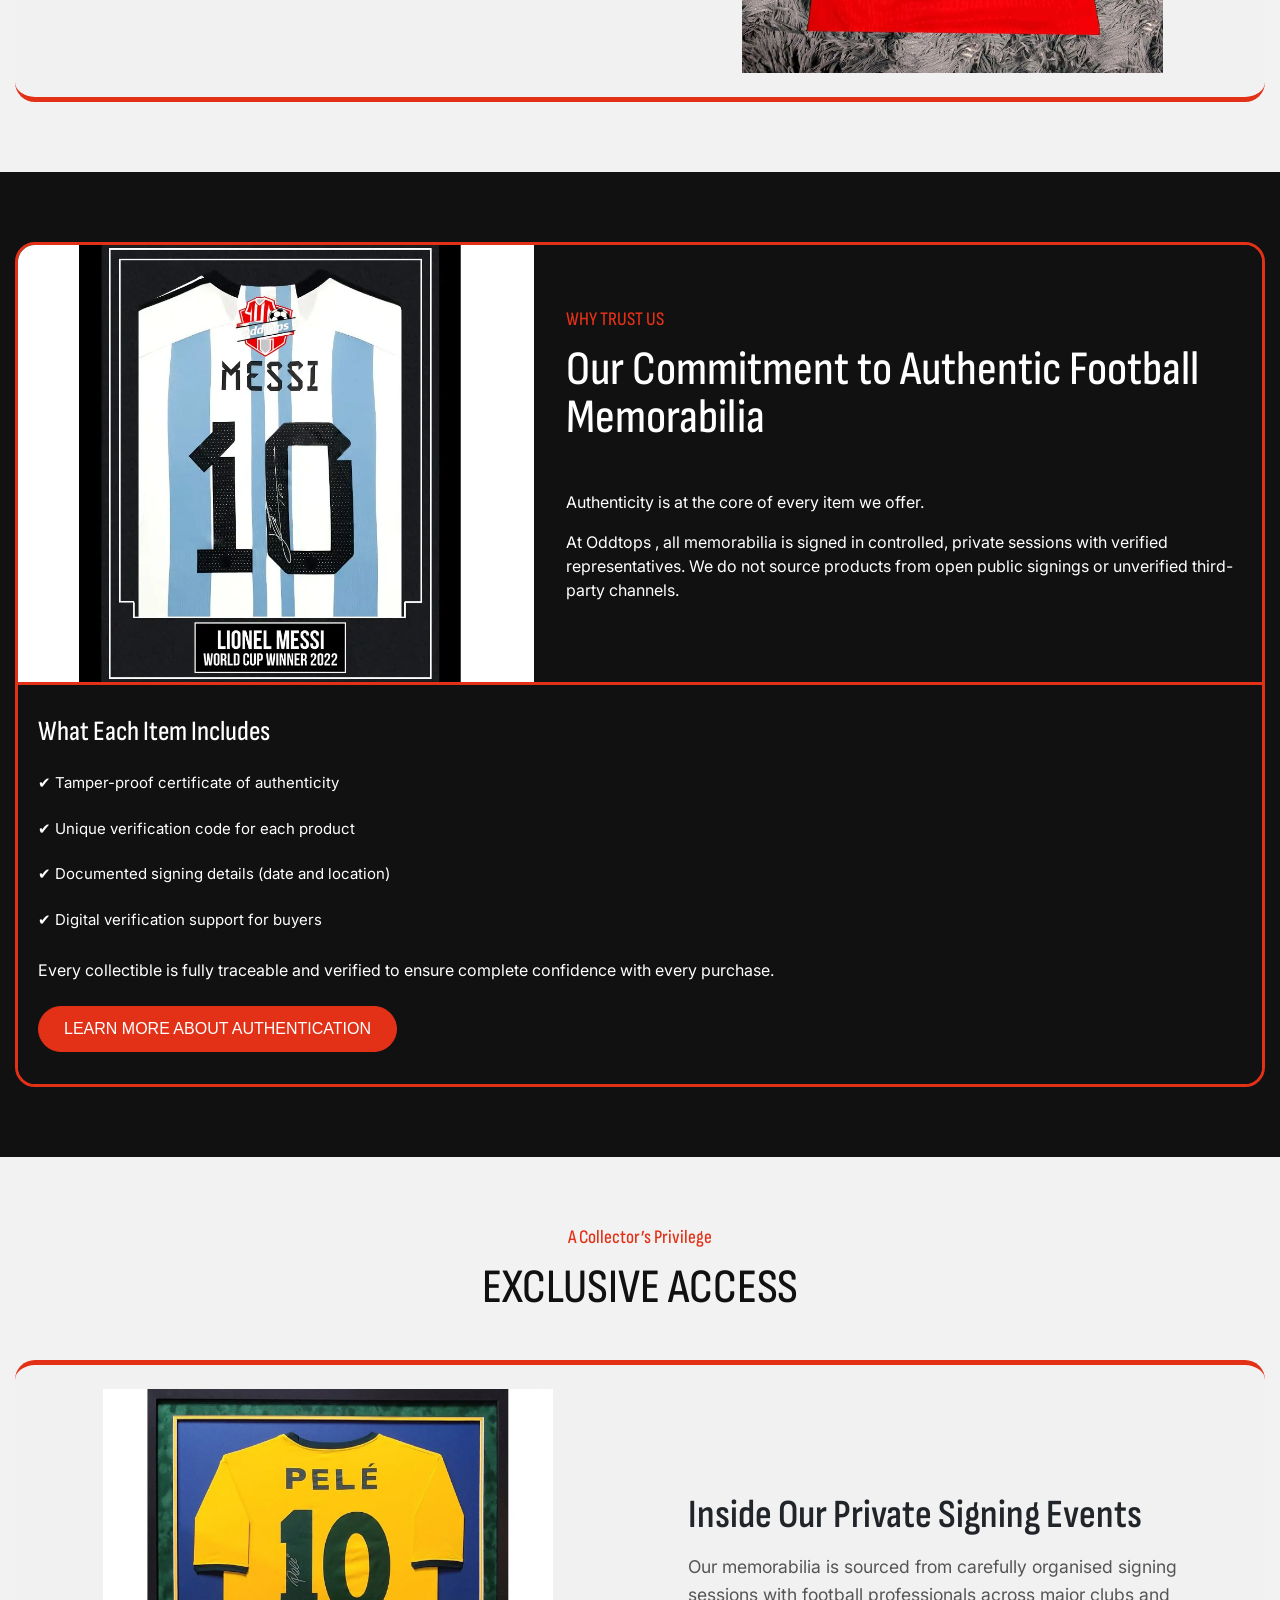
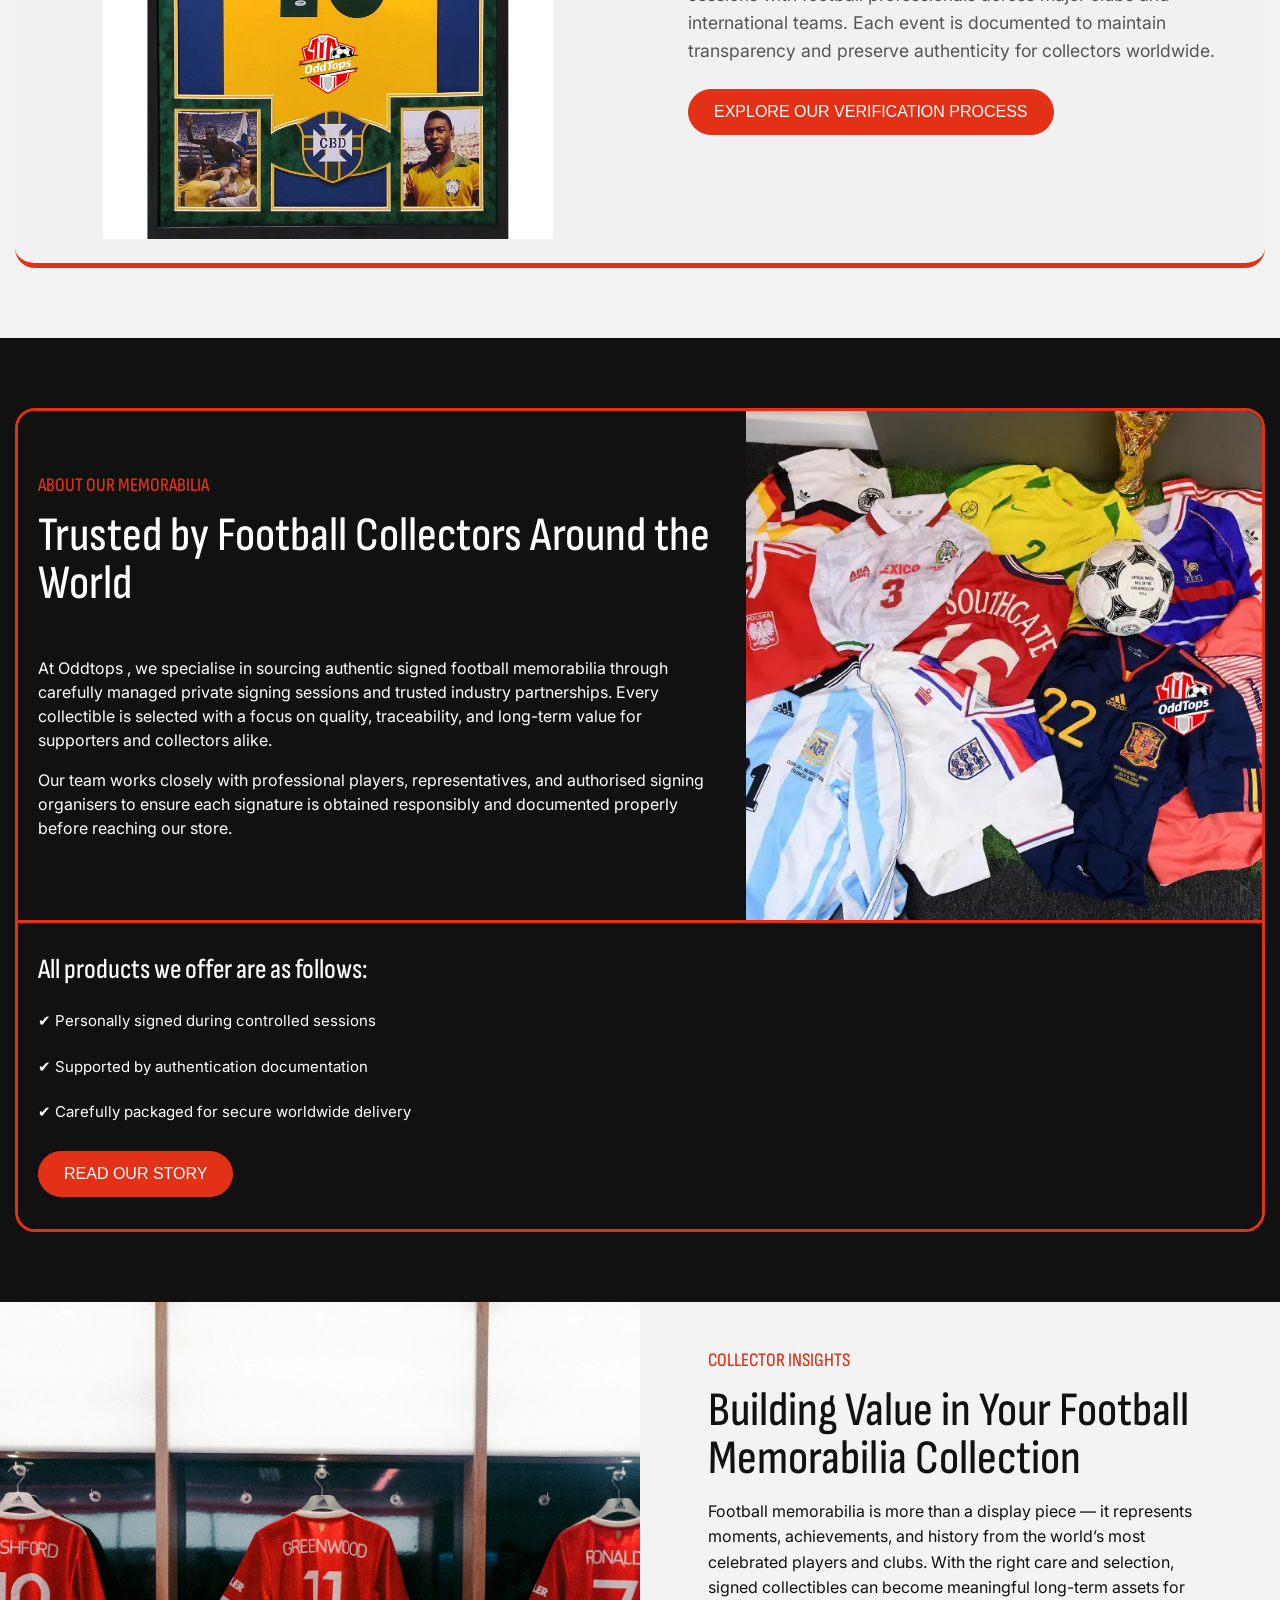
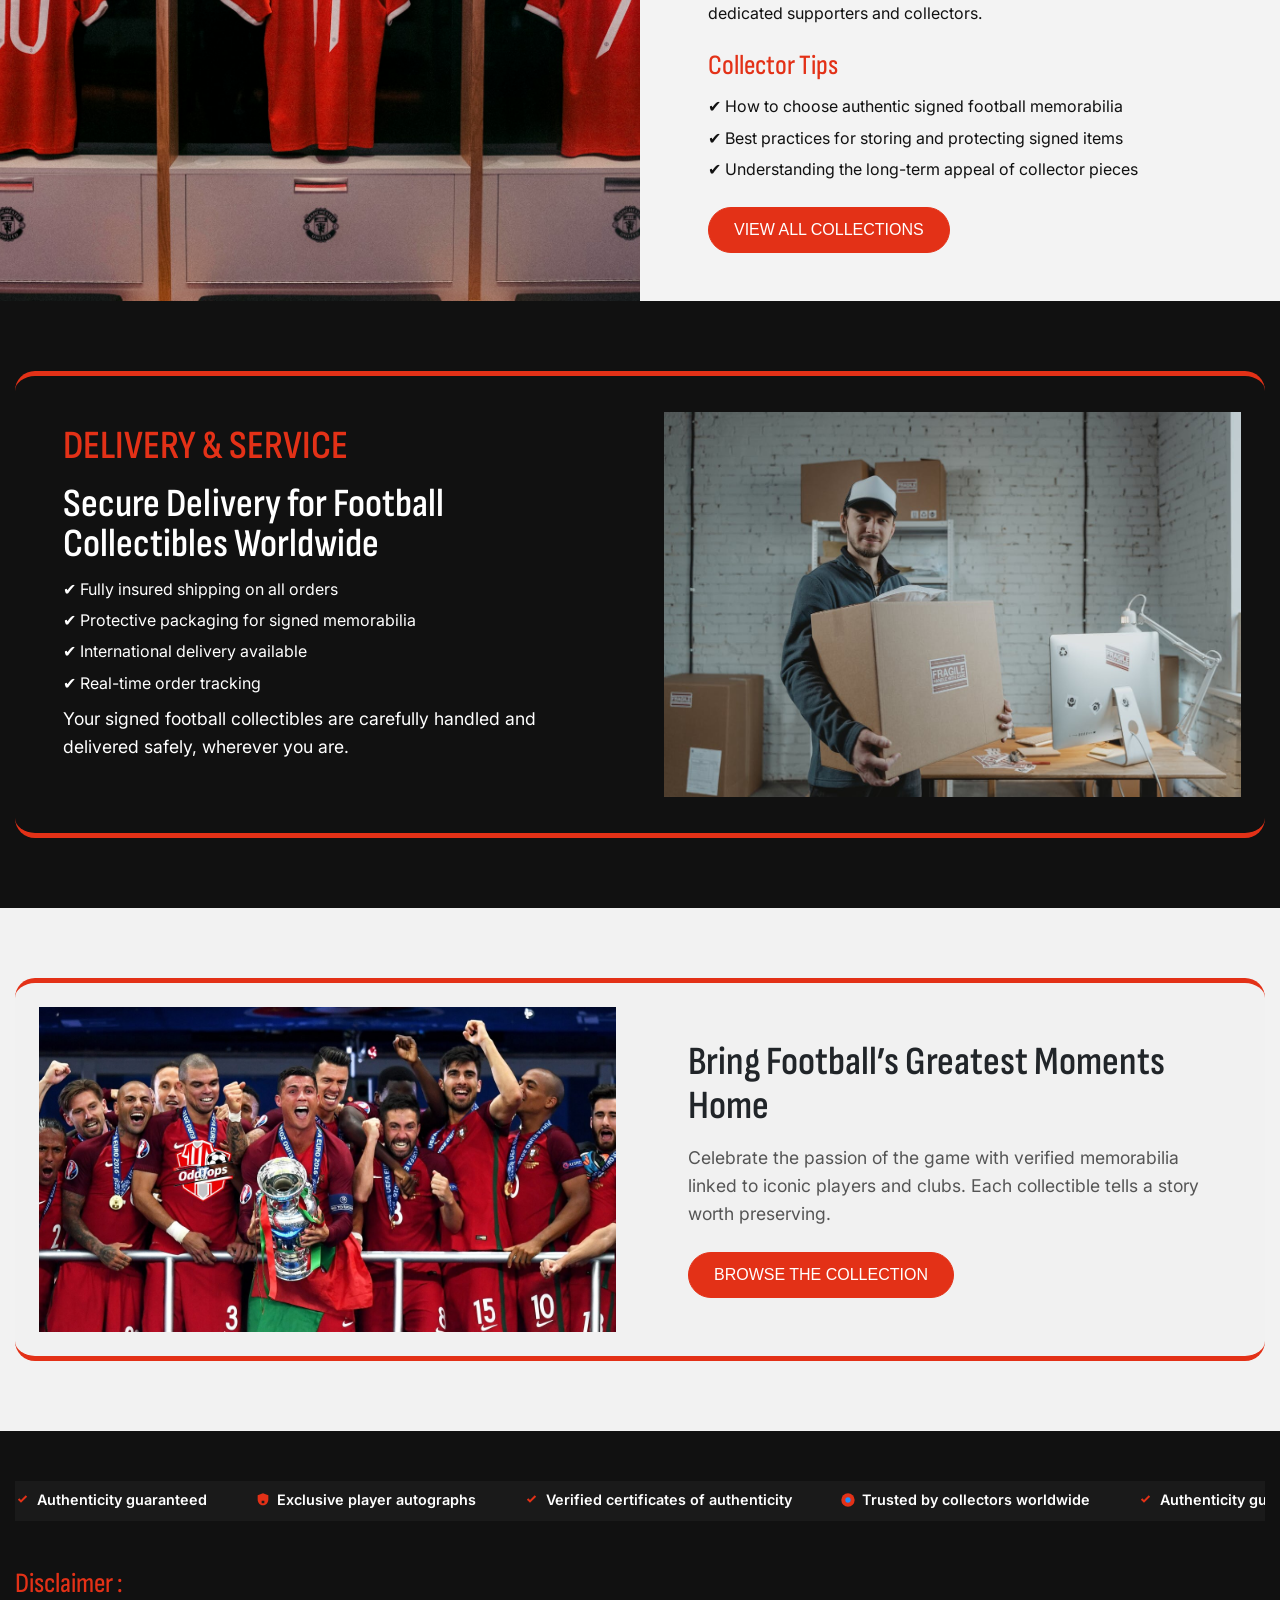
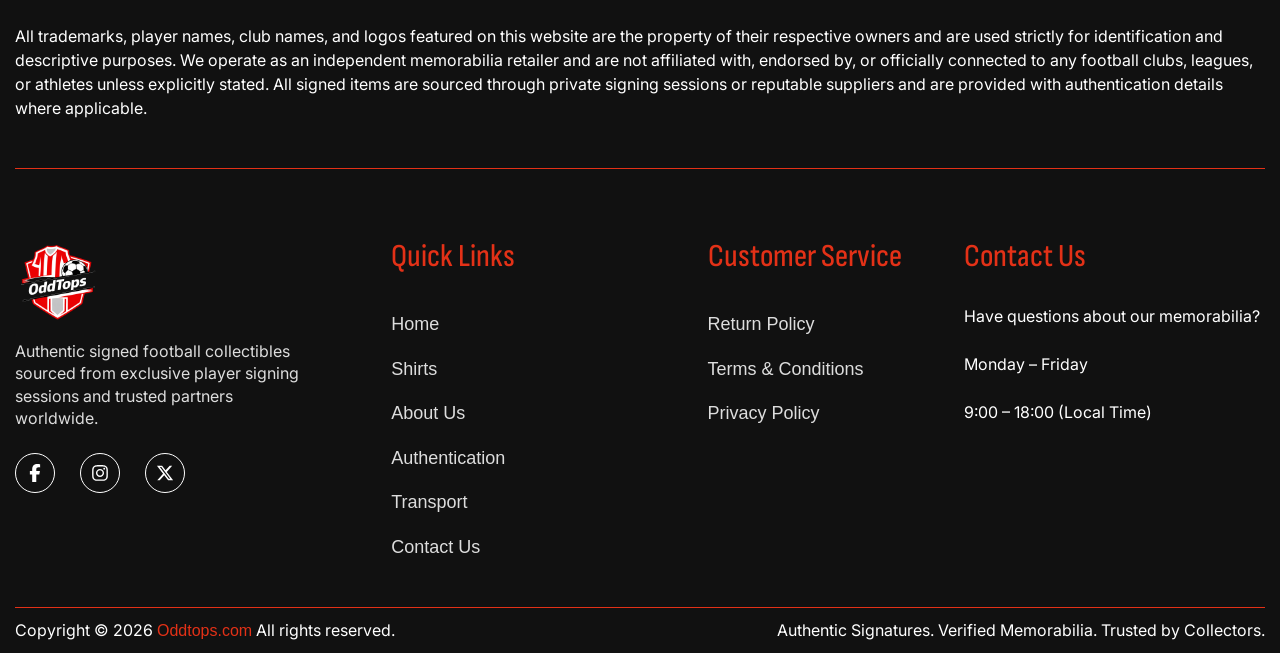
==== commit d24503ee: "banner changes" ====
--- a/index.html
+++ b/index.html
@@ -48,16 +48,16 @@
         <div class="container">
             <div class="hero-content">
                 <small>OddTops</small>
-                <h1>
+                <h1 data-aos="fade-down" data-aos-duration="1000">
                     Official <span class="red"> Signed Football</span> Memorabilia
                 </h1>
-                <h2 class="mb-4">
+                <h2 class="mb-4" data-aos="fade-up" data-aos-duration="1200">
                     Featuring Icons, Legends & Elite Clubs From Around The World.
                 </h2>
-                <p>
+                <p data-aos="fade-up" data-aos-duration="1400">
                     At Oddtops,discover exclusive, hand-signed football collectibles sourced directly from private signing events. Each piece is fully authenticated and backed by a secure certificate, ensuring true collector value.
                 </p>
-                <div class="banner_btns flex flex-column flex-sm-row gap-3 text-center">
+                <div class="banner_btns flex flex-column flex-sm-row gap-3 text-center" data-aos="fade-left" data-aos-duration="1000">
                     <a class="butn" href="shirts">Browse Collection</a>
                     <a class="butn" href="authentication">Verify Authenticity </a>
                 </div>
